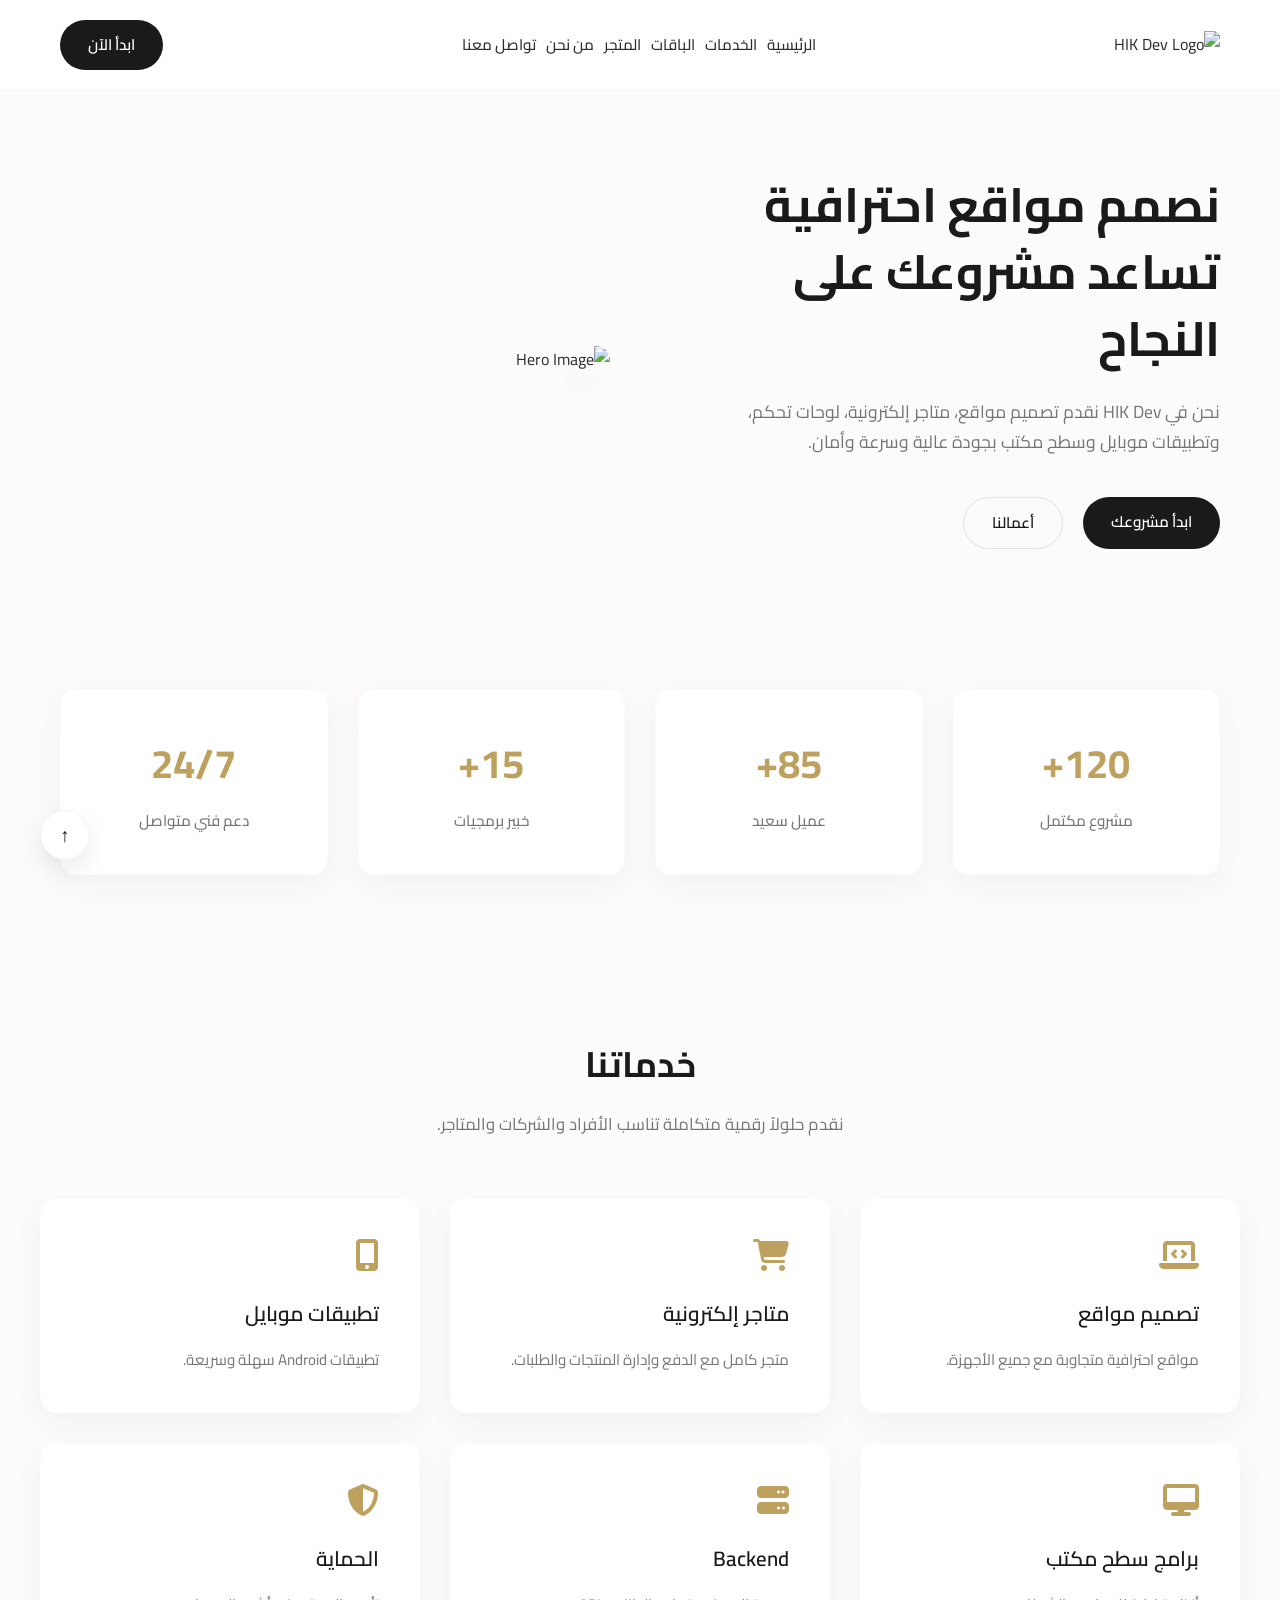
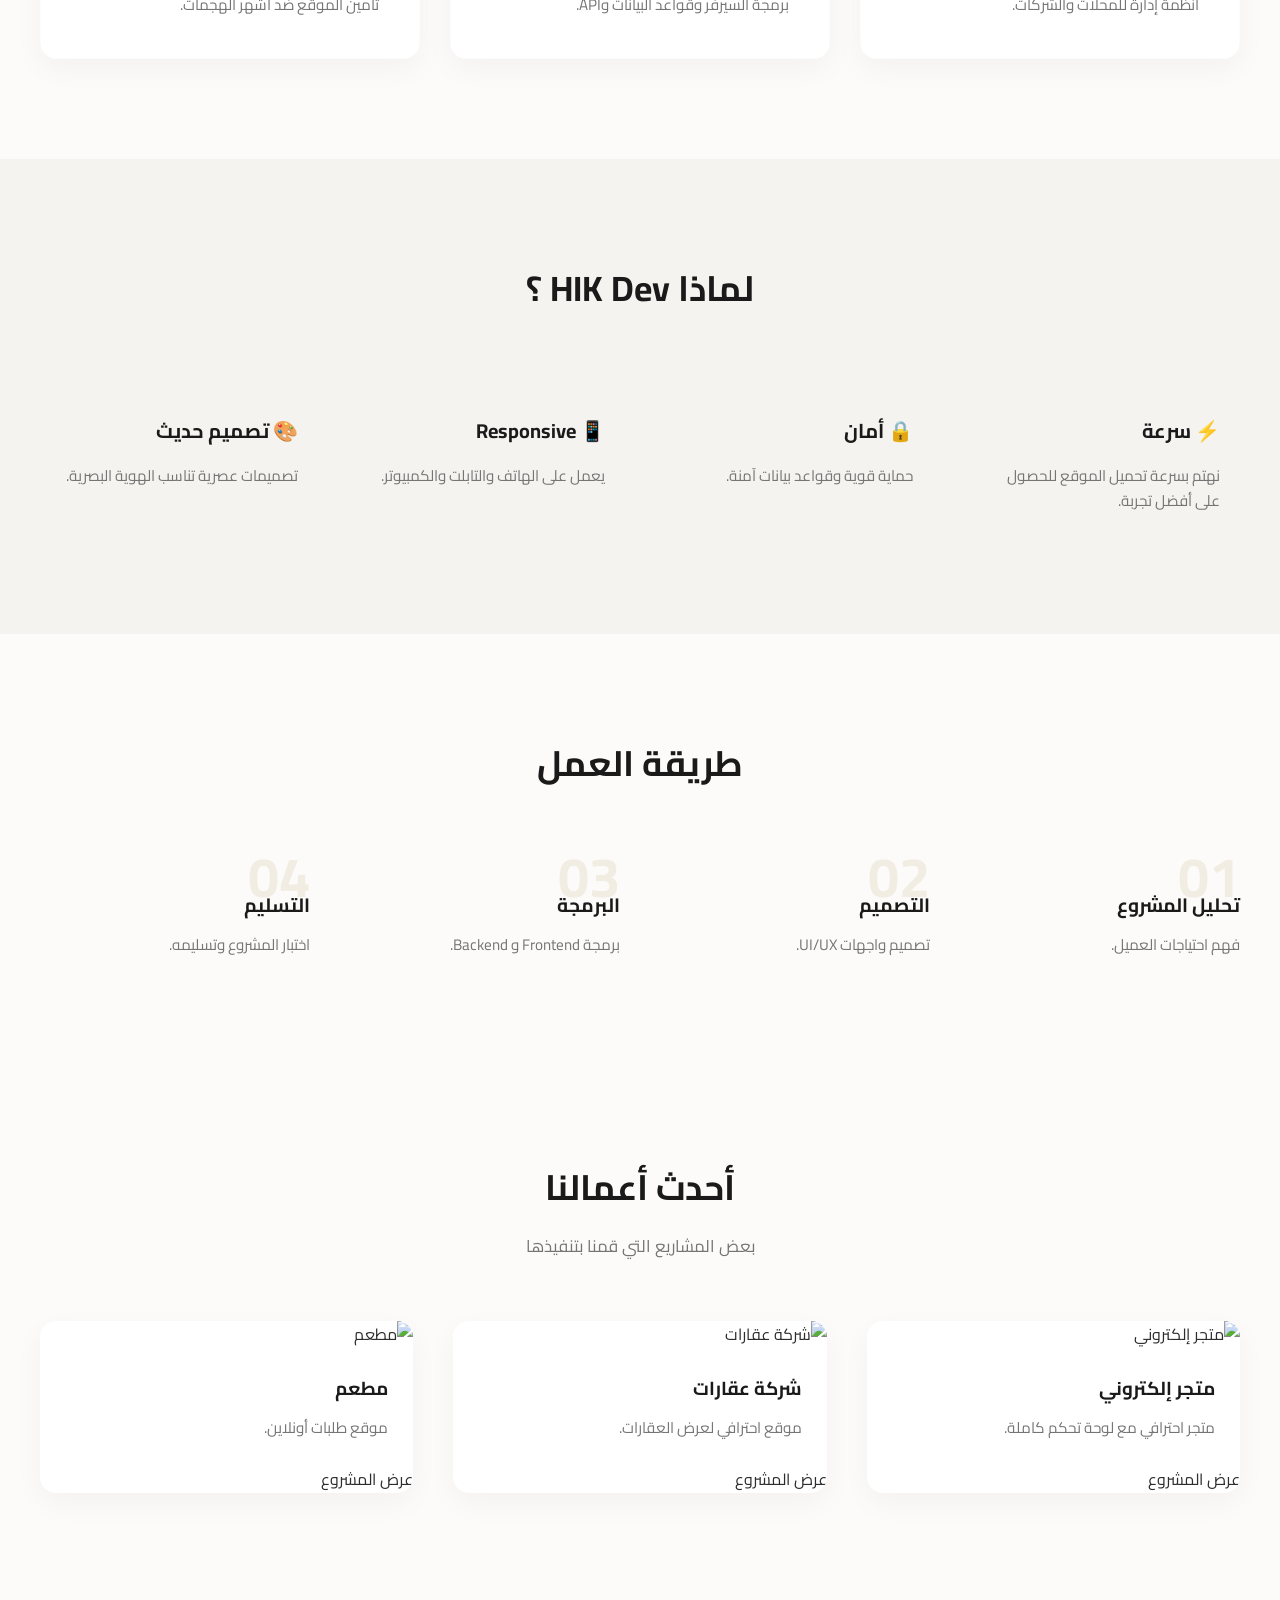
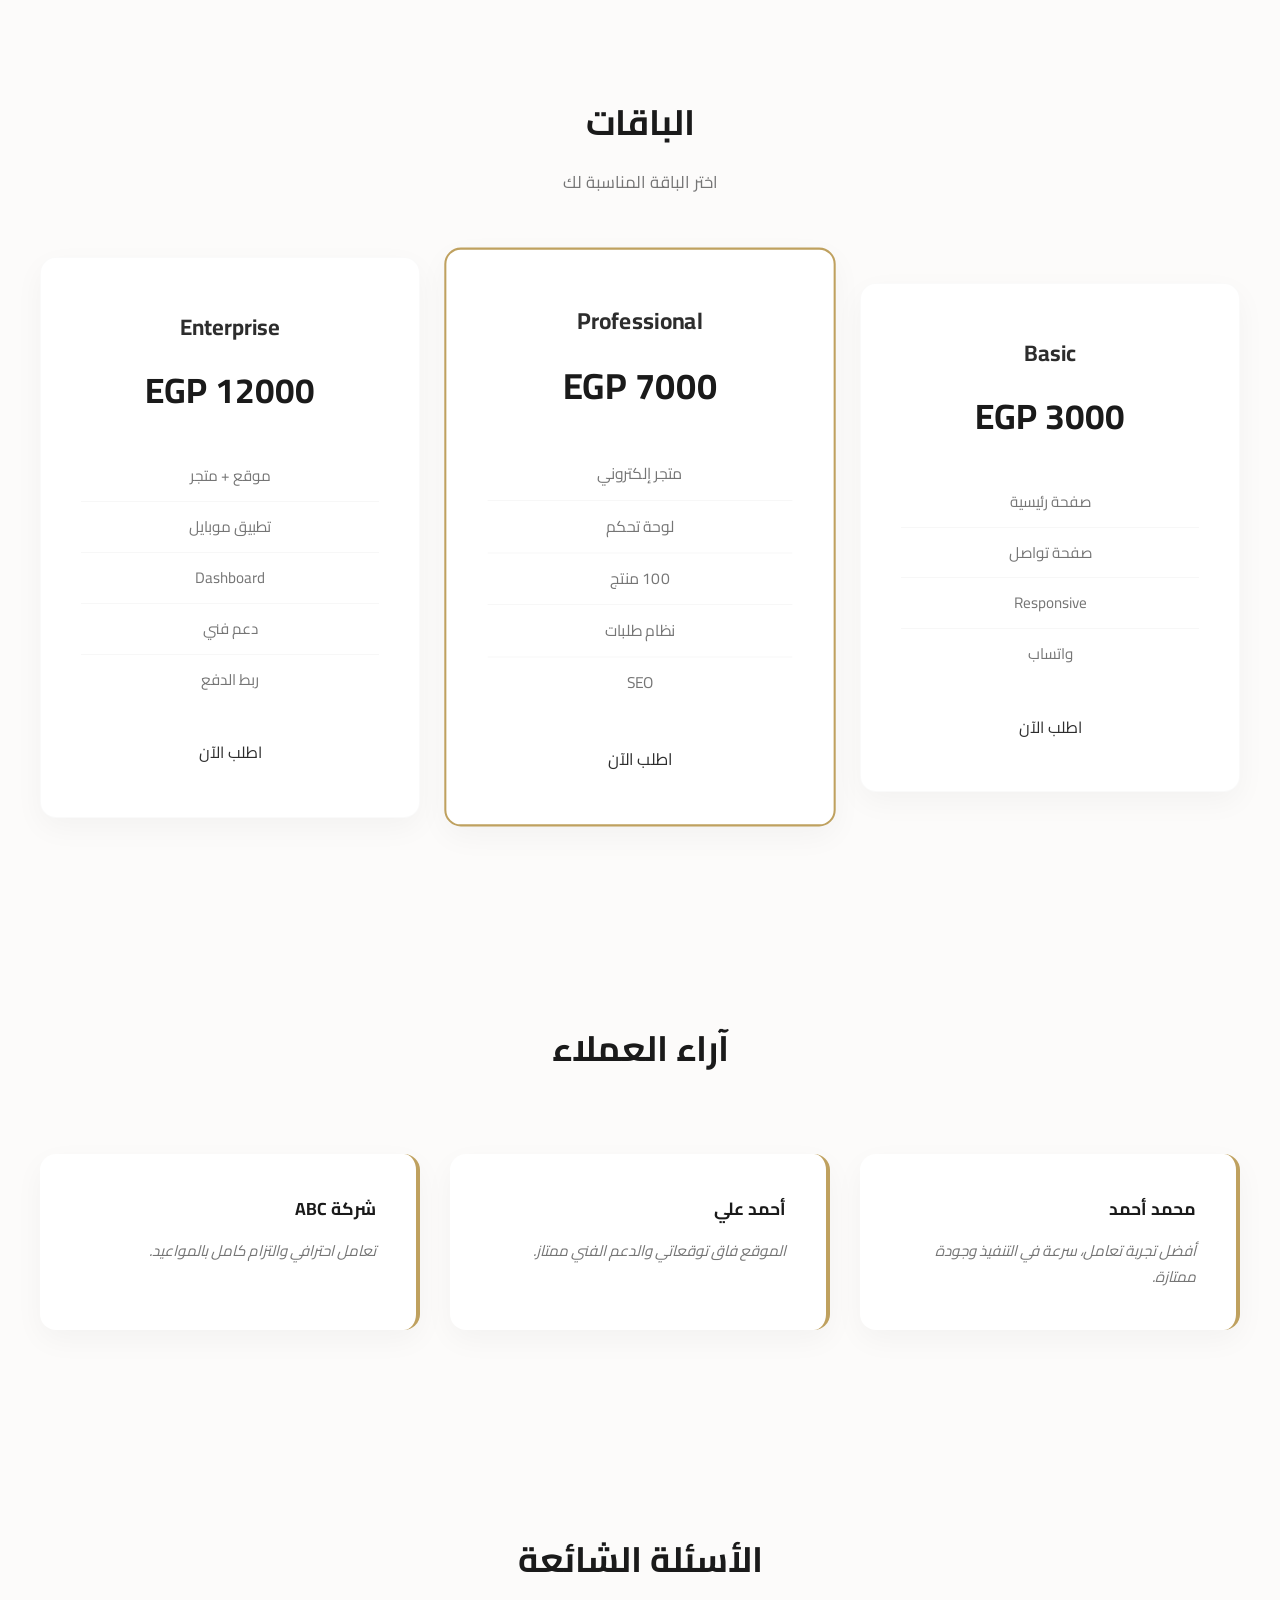
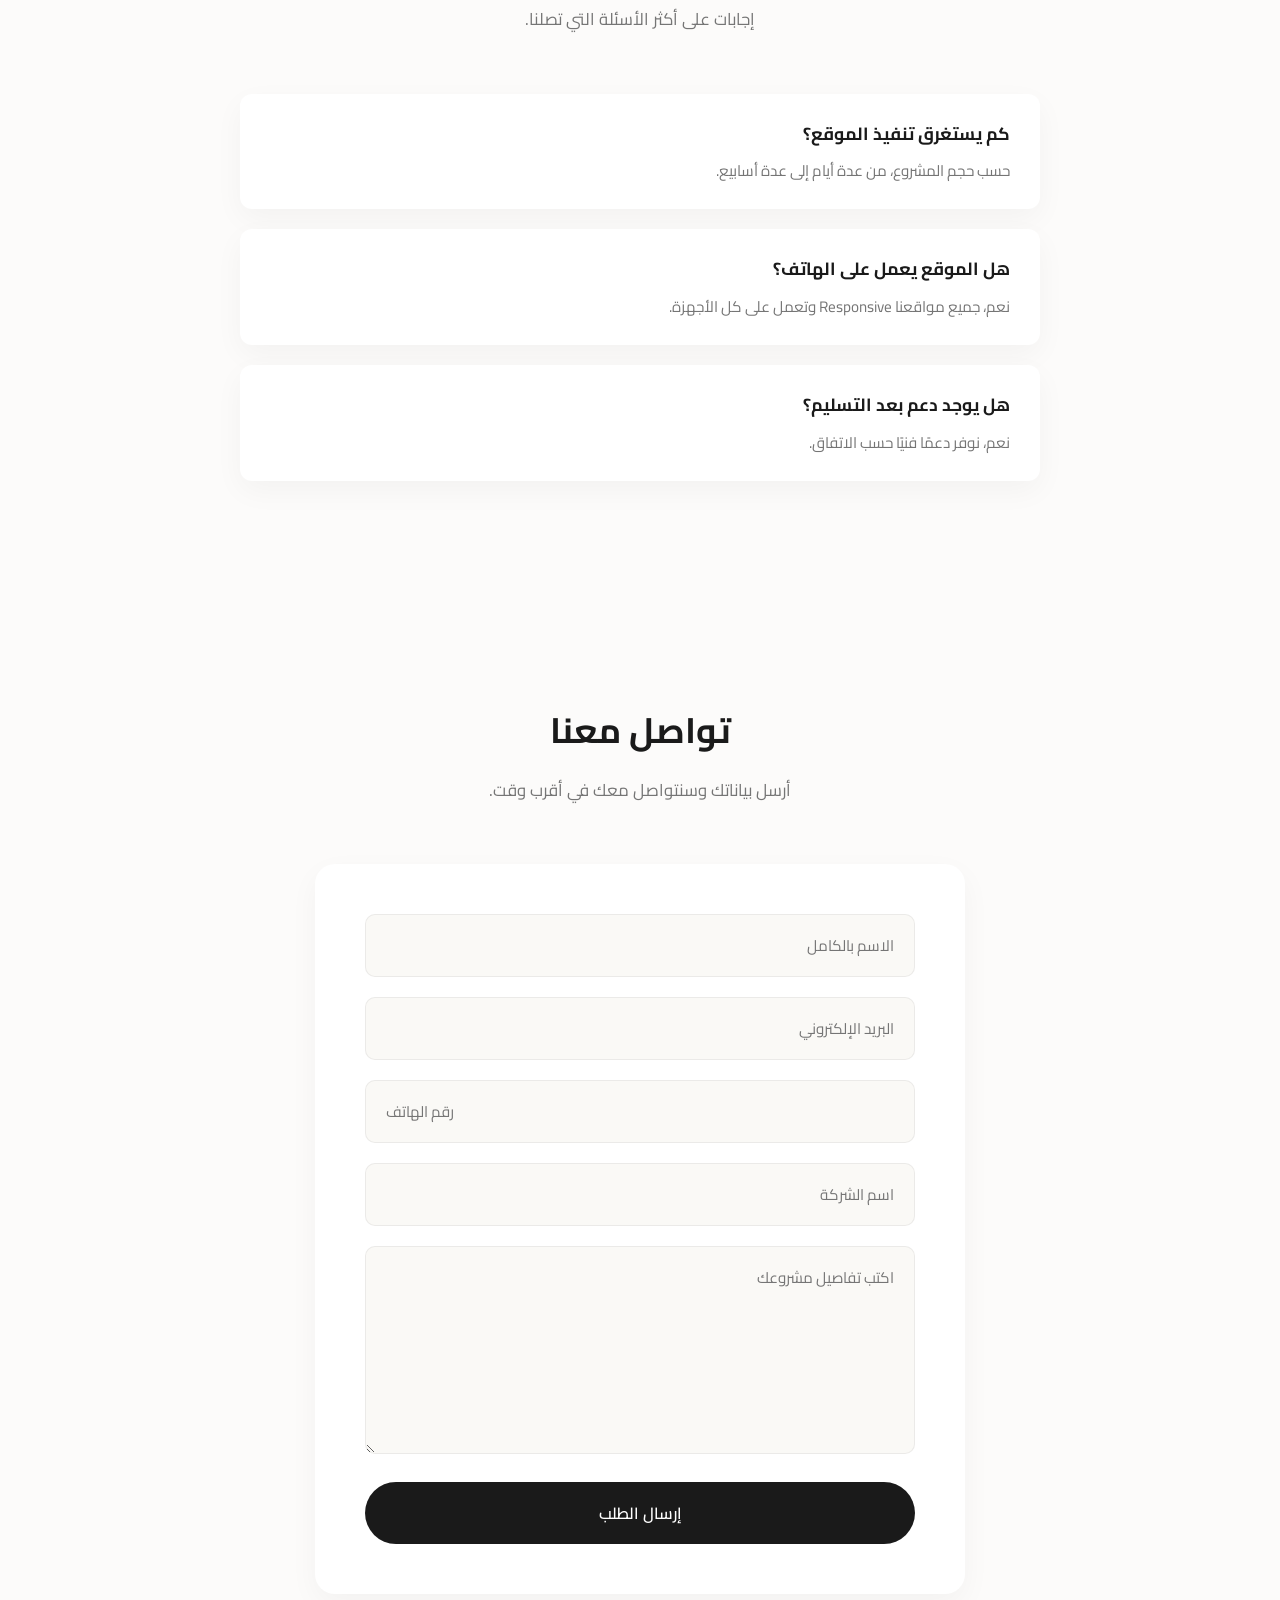
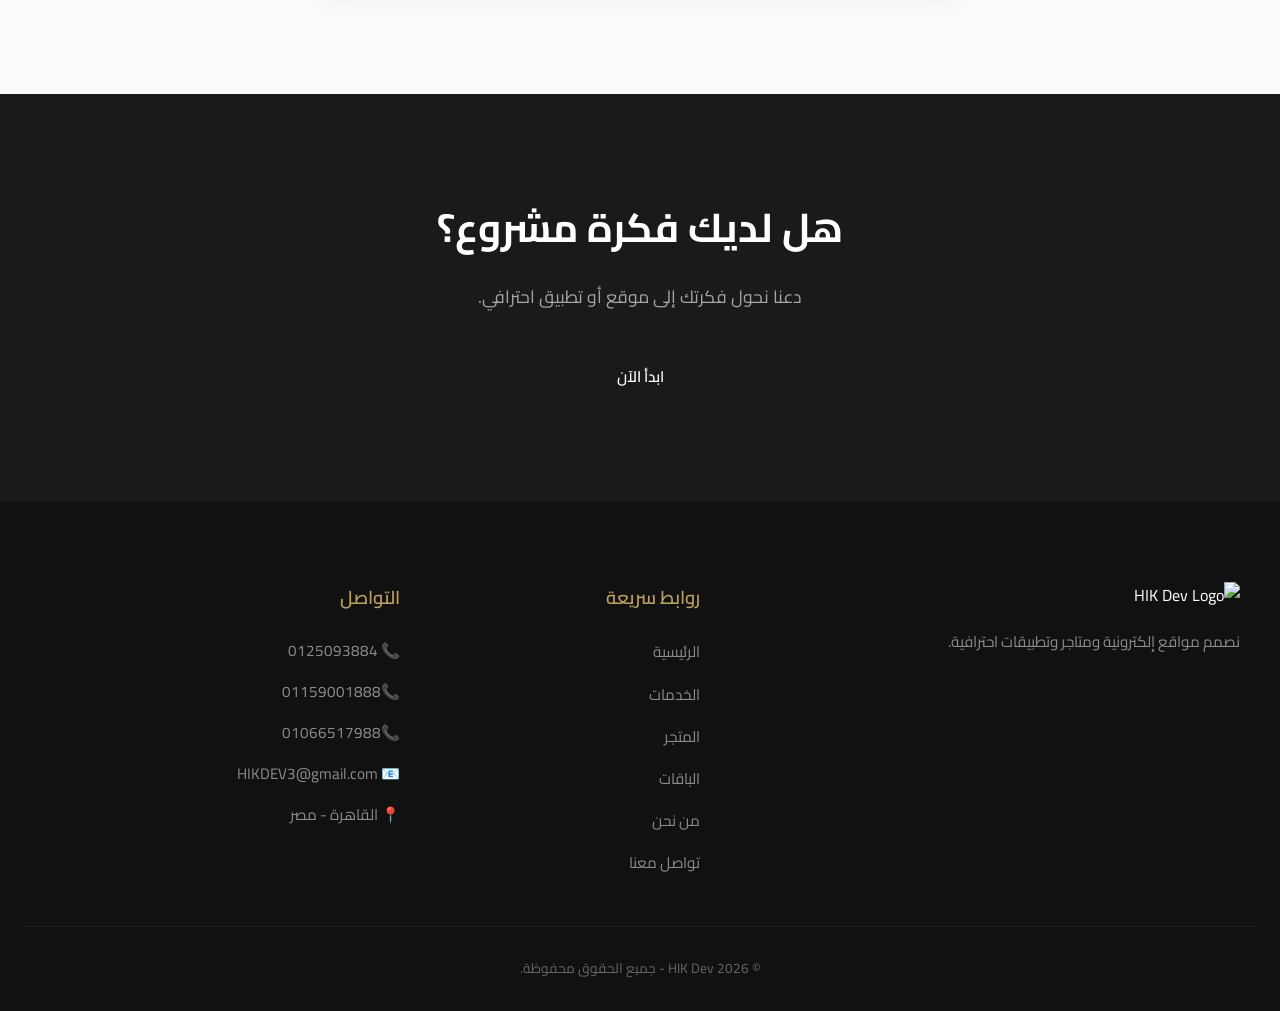
==== index.html @ 5a68e596 "Add files via upload" ====
<!DOCTYPE html>
<html lang="ar" dir="rtl">

<head>
    <link rel="stylesheet" href="https://cdnjs.cloudflare.com/ajax/libs/font-awesome/6.7.2/css/all.min.css">
    <meta charset="UTF-8">
    <meta name="viewport" content="width=device-width, initial-scale=1.0">

    <title>HIK Dev | Web Development</title>

    <meta name="description" content="HIK Dev - تصميم مواقع ومتاجر إلكترونية وتطبيقات احترافية">
    <meta name="keywords" content="HIK" Dev, تصميم مواقع, برمجة, متاجر إلكترونية">
    <meta name="author" content="HIK Dev">

    <link rel="stylesheet" href="style.css">
    <link rel="icon" href="favicon.ico">

    <script src="script.js" defer></script>
</head>

<body>

<header>
    <nav class="navbar">
        <div class="logo">
            <a href="index.html">
                <img src="images/logo.png" alt="HIK Dev Logo">
            </a>
        </div>

        <ul style="list-style: none; display: flex; gap: 10px;">
    <li><a href="index.html" class="nav-btn">الرئيسية</a></li>
    <li><a href="services.html" class="nav-btn">الخدمات</a></li>
    <li><a href="pricing.html" class="nav-btn">الباقات</a></li>
    <li><a href="store.html" class="nav-btn">المتجر</a></li>
    <li><a href="about.html" class="nav-btn">من نحن</a></li>
    <li><a href="cv.html" class="nav-btn">تواصل معنا</a></li>
</ul>


        <div>
            <a href="contact.html" class="btn">ابدأ الآن</a>
        </div>
    </nav>
</header>

<section class="hero">
    <div class="hero-content">
        <h1>
            نصمم مواقع احترافية تساعد مشروعك على النجاح
        </h1>
        <p>
            نحن في HIK Dev نقدم تصميم مواقع، متاجر إلكترونية، لوحات تحكم،
            وتطبيقات موبايل وسطح مكتب بجودة عالية وسرعة وأمان.
        </p>
        <div class="hero-buttons">
            <a href="contact.html" class="btn">ابدأ مشروعك</a>
            <a href="portfolio.html" class="btn">أعمالنا</a>
        </div>
    </div>

    <div class="hero-image">
        <img src="images/hero.png" alt="Hero Image">
    </div>
</section>

<!-- =========================
     Statistics Section
========================= -->
<section class="statistics">
    <div class="card">
        <h2>120+</h2>
        <p>مشروع مكتمل</p>
    </div>
    <div class="card">
        <h2>85+</h2>
        <p>عميل سعيد</p>
    </div>
    <div class="card">
        <h2>15+</h2>
        <p>خبير برمجيات</p>
    </div>
    <div class="card">
        <h2>24/7</h2>
        <p>دعم فني متواصل</p>
    </div>
</section>

<!-- =========================
     Services Section
========================= -->
<section class="services">
    <div class="section-title">
        <h2>خدماتنا</h2>
        <p>
            نقدم حلولاً رقمية متكاملة تناسب الأفراد والشركات والمتاجر.
        </p>
    </div>

    <div class="services-container">
        <div class="service-card">
            <i class="fa-solid fa-laptop-code"></i>
            <h3>تصميم مواقع</h3>
            <p>
                مواقع احترافية متجاوبة مع جميع الأجهزة.
            </p>
        </div>

        <div class="service-card">
            <i class="fa-solid fa-cart-shopping"></i>
            <h3>متاجر إلكترونية</h3>
            <p>
                متجر كامل مع الدفع وإدارة المنتجات والطلبات.
            </p>
        </div>

        <div class="service-card">
            <i class="fa-solid fa-mobile-screen-button"></i>
            <h3>تطبيقات موبايل</h3>
            <p>
                تطبيقات Android سهلة وسريعة.
            </p>
        </div>

        <div class="service-card">
            <i class="fa-solid fa-desktop"></i>
            <h3>برامج سطح مكتب</h3>
            <p>
                أنظمة إدارة للمحلات والشركات.
            </p>
        </div>

        <div class="service-card">
            <i class="fa-solid fa-server"></i>
            <h3>Backend</h3>
            <p>
                برمجة السيرفر وقواعد البيانات وAPI.
            </p>
        </div>

        <div class="service-card">
            <i class="fa-solid fa-shield-halved"></i>
            <h3>الحماية</h3>
            <p>
                تأمين الموقع ضد أشهر الهجمات.
            </p>
        </div>
    </div>
</section>

<!-- =========================
     Why Choose Us
========================= -->
<section class="why-us">
    <div class="section-title">
        <h2>لماذا HIK Dev ؟</h2>
    </div>

    <div class="why-container">
        <div class="why-box">
            <h3>⚡ سرعة</h3>
            <p>
                نهتم بسرعة تحميل الموقع للحصول على أفضل تجربة.
            </p>
        </div>

        <div class="why-box">
            <h3>🔒 أمان</h3>
            <p>
                حماية قوية وقواعد بيانات آمنة.
            </p>
        </div>

        <div class="why-box">
            <h3>📱 Responsive</h3>
            <p>
                يعمل على الهاتف والتابلت والكمبيوتر.
            </p>
        </div>

        <div class="why-box">
            <h3>🎨 تصميم حديث</h3>
            <p>
                تصميمات عصرية تناسب الهوية البصرية.
            </p>
        </div>
    </div>
</section>

<!-- =========================
     Work Process
========================= -->
<section class="process">
    <div class="section-title">
        <h2>طريقة العمل</h2>
    </div>

    <div class="process-container">
        <div class="step">
            <h1>01</h1>
            <h3>تحليل المشروع</h3>
            <p>فهم احتياجات العميل.</p>
        </div>

        <div class="step">
            <h1>02</h1>
            <h3>التصميم</h3>
            <p>تصميم واجهات UI/UX.</p>
        </div>

        <div class="step">
            <h1>03</h1>
            <h3>البرمجة</h3>
            <p>برمجة Frontend و Backend.</p>
        </div>

        <div class="step">
            <h1>04</h1>
            <h3>التسليم</h3>
            <p>اختبار المشروع وتسليمه.</p>
        </div>
    </div>
</section>

<!-- =========================
        Portfolio Section
========================== -->
<section class="portfolio">
    <div class="section-title">
        <h2>أحدث أعمالنا</h2>
        <p>
            بعض المشاريع التي قمنا بتنفيذها
        </p>
    </div>

    <div class="portfolio-container">
        <div class="project">
            <img src="images/project1.jpg" alt="متجر إلكتروني">
            <h3>متجر إلكتروني</h3>
            <p>
                متجر احترافي مع لوحة تحكم كاملة.
            </p>
            <a href="portfolio.html" class="btn-project">عرض المشروع</a>
        </div>

        <div class="project">
            <img src="images/project2.jpg" alt="شركة عقارات">
            <h3>شركة عقارات</h3>
            <p>
                موقع احترافي لعرض العقارات.
            </p>
            <a href="portfolio.html" class="btn-project">عرض المشروع</a>
        </div>

        <div class="project">
            <img src="images/project3.jpg" alt="مطعم">
            <h3>مطعم</h3>
            <p>
                موقع طلبات أونلاين.
            </p>
            <a href="portfolio.html" class="btn-project">عرض المشروع</a>
        </div>
    </div>
</section>

<!-- =========================
        Pricing Section
========================== -->
<section class="pricing">
    <div class="section-title">
        <h2>الباقات</h2>
        <p>
            اختر الباقة المناسبة لك
        </p>
    </div>

    <div class="pricing-container">
        <div class="price-card">
            <h2>Basic</h2>
            <h1>3000 EGP</h1>
            <ul>
                <li>صفحة رئيسية</li>
                <li>صفحة تواصل</li>
                <li>Responsive</li>
                <li>واتساب</li>
            </ul>
            <a href="contact.html" class="btn-price">اطلب الآن</a>
        </div>

        <div class="price-card popular">
            <h2>Professional</h2>
            <h1>7000 EGP</h1>
            <ul>
                <li>متجر إلكتروني</li>
                <li>لوحة تحكم</li>
                <li>100 منتج</li>
                <li>نظام طلبات</li>
                <li>SEO</li>
            </ul>
            <a href="contact.html" class="btn-price">اطلب الآن</a>
        </div>

        <div class="price-card">
            <h2>Enterprise</h2>
            <h1>12000 EGP</h1>
            <ul>
                <li>موقع + متجر</li>
                <li>تطبيق موبايل</li>
                <li>Dashboard</li>
                <li>دعم فني</li>
                <li>ربط الدفع</li>
            </ul>
            <a href="contact.html" class="btn-price">اطلب الآن</a>
        </div>
    </div>
</section>

<!-- =========================
        Testimonials
========================== -->
<section class="testimonials">
    <div class="section-title">
        <h2>آراء العملاء</h2>
    </div>

    <div class="testimonial-container">
        <div class="testimonial">
            <h3>محمد أحمد</h3>
            <p>
                أفضل تجربة تعامل، سرعة في التنفيذ وجودة ممتازة.
            </p>
        </div>

        <div class="testimonial">
            <h3>أحمد علي</h3>
            <p>
                الموقع فاق توقعاتي والدعم الفني ممتاز.
            </p>
        </div>

        <div class="testimonial">
            <h3>شركة ABC</h3>
            <p>
                تعامل احترافي والتزام كامل بالمواعيد.
            </p>
        </div>
    </div>
</section>

<!-- =========================
        FAQ Section
========================== -->
<section class="faq">
    <div class="section-title">
        <h2>الأسئلة الشائعة</h2>
        <p>إجابات على أكثر الأسئلة التي تصلنا.</p>
    </div>

    <div class="faq-container">
        <div class="faq-item">
            <h3>كم يستغرق تنفيذ الموقع؟</h3>
            <p>حسب حجم المشروع، من عدة أيام إلى عدة أسابيع.</p>
        </div>

        <div class="faq-item">
            <h3>هل الموقع يعمل على الهاتف؟</h3>
            <p>نعم، جميع مواقعنا Responsive وتعمل على كل الأجهزة.</p>
        </div>

        <div class="faq-item">
            <h3>هل يوجد دعم بعد التسليم؟</h3>
            <p>نعم، نوفر دعمًا فنيًا حسب الاتفاق.</p>
        </div>
    </div>
</section>

<!-- =========================
        Contact Section
========================== -->
<section class="contact">
    <div class="section-title">
        <h2>تواصل معنا</h2>
        <p>أرسل بياناتك وسنتواصل معك في أقرب وقت.</p>
    </div>

    <form action="#" method="POST">
        <input type="text" placeholder="الاسم بالكامل" required>
        <input type="email" placeholder="البريد الإلكتروني" required>
        <input type="tel" placeholder="رقم الهاتف">
        <input type="text" placeholder="اسم الشركة">
        <textarea rows="6" placeholder="اكتب تفاصيل مشروعك"></textarea>
        <button type="submit">إرسال الطلب</button>
    </form>
</section>

<!-- =========================
        CTA
========================== -->
<section class="cta">
    <h2>هل لديك فكرة مشروع؟</h2>
    <p>
        دعنا نحول فكرتك إلى موقع أو تطبيق احترافي.
    </p>
    <a href="contact.html" class="btn">ابدأ الآن</a>
</section>

<!-- =========================
        Footer
========================== -->
<footer>
    <div class="footer-container">
        <div>
            <div class="logo">
                <a href="index.html">
                    <img src="images/logo.png" alt="HIK Dev Logo">
                </a>
            </div>
            <p>
                نصمم مواقع إلكترونية ومتاجر وتطبيقات احترافية.
            </p>
        </div>

        <div>
            <h3>روابط سريعة</h3>
            <ul>
                <li><a href="index.html">الرئيسية</a></li>
                <li><a href="services.html">الخدمات</a></li>
                <li><a href="store.html">المتجر</a></li>
                <li><a href="pricing.html">الباقات</a></li>
                <li><a href="about.html">من نحن</a></li>
                <li><a href="contact.html">تواصل معنا</a></li>
            </ul>
        </div>

        <div>
            <h3>التواصل</h3>
            <p>📞 0125093884</p>
            <p>📞01159001888</p>
            <p>📞01066517988</p>
            <p>📧 HIKDEV3@gmail.com</p>
            <p>📍 القاهرة - مصر</p>
        </div>
    </div>

    <hr>

    <p class="copyright">
        © 2026 HIK Dev - جميع الحقوق محفوظة.
    </p>
</footer>

<!-- زر الرجوع لأعلى -->
<button id="topButton">
    ↑
</button>

</body>
</html>
---- style.css ----
/* ==========================================================================
   IK Dev - Premium Modern Stylesheet (2026)
   ========================================================================== */

/* استيراد خط تجاري أنيق يدعم العربية */
@import url('https://fonts.googleapis.com/css2?family=Cairo:wght@300;400;500;600;700&display=swap');

:root {
    /* لوحة ألوان فخمة وهادئة */
    --primary-color: #bfa15f;       /* ذهبي مطفي فاخر */
    --secondary-color: #1a1a1a;     /* أسود فحم عميق */
    --text-dark: #2d2d2d;           /* رمادي غامق للنصوص القابلة للقراءة */
    --text-muted: #757575;          /* رمادي ناعم للتفاصيل */
    --bg-light: #fcfbfa;            /* أوف وايت مريح جداً للعين */
    --bg-white: #ffffff;
    --card-shadow: 0 10px 30px rgba(0, 0, 0, 0.04); /* ظلال ناعمة جداً غير مزعجة */
    --hover-shadow: 0 20px 40px rgba(191, 161, 95, 0.1);
    --transition-smooth: all 0.4s cubic-bezier(0.16, 1, 0.3, 1); /* حركة انسيابية بريميوم */
}

/* إعدادات عامة ونظيفة */
* {
    margin: 0;
    padding: 0;
    box-sizing: border-box;
    font-family: 'Cairo', sans-serif;
    scroll-behavior: smooth;
}

body {
    background-color: var(--bg-light);
    color: var(--text-dark);
    line-height: 1.7;
    overflow-x: hidden;
}

a {
    text-decoration: none;
    color: inherit;
    transition: var(--transition-smooth);
}

ul {
    list-style: none;
}

img {
    max-width: 100%;
    height: auto;
}

/* ==========================================================================
   Navigation Bar (الهيدر الفاخر)
   ========================================================================== */
header {
    background-color: rgba(255, 255, 255, 0.85);
    backdrop-filter: blur(20px); /* تأثير الزجاج الضبابي الحديث */
    -webkit-backdrop-filter: blur(20px);
    position: sticky;
    top: 0;
    z-index: 1000;
    border-bottom: 1px solid rgba(0, 0, 0, 0.03);
}

.navbar {
    max-width: 1200px;
    margin: 0 auto;
    display: flex;
    justify-content: space-between;
    align-items: center;
    padding: 20px;
}

.logo img {
    height: 45px; /* حجم الشعار */
    object-fit: contain;
    transition: var(--transition-smooth);
}

.logo img:hover {
    transform: scale(1.02);
}

.navbar ul {
    display: flex;
    gap: 30px;
}

.navbar ul li a {
    font-weight: 500;
    font-size: 0.95rem;
    color: var(--text-dark);
    position: relative;
    padding: 5px 0;
}

/* خط تزييني ناعم أسفل الروابط عند التمرير */
.navbar ul li a::after {
    content: '';
    position: absolute;
    bottom: 0;
    right: 0;
    width: 0;
    height: 2px;
    background-color: var(--primary-color);
    transition: var(--transition-smooth);
}

.navbar ul li a:hover::after {
    width: 100%;
}

.navbar ul li a:hover {
    color: var(--primary-color);
}

/* الأزرار البريميوم */
.btn {
    display: inline-block;
    padding: 12px 28px;
    border-radius: 50px; /* زوايا دائرية بالكامل لأناقة أكبر */
    font-size: 0.95rem;
    font-weight: 600;
    cursor: pointer;
    transition: var(--transition-smooth);
    border: none;
    text-align: center;
}

/* زر "ابدأ الآن" الأساسي */
.navbar .btn, .hero-buttons .btn:first-child, .cta .btn {
    background-color: var(--secondary-color);
    color: #ffffff;
}

.navbar .btn:hover, .hero-buttons .btn:first-child:hover, .cta .btn:hover {
    background-color: var(--primary-color);
    transform: translateY(-3px);
    box-shadow: 0 10px 20px rgba(191, 161, 95, 0.2);
}

/* ==========================================================================
   Hero Section (الواجهة الرئيسية)
   ========================================================================== */
.hero {
    max-width: 1200px;
    margin: 0 auto;
    padding: 80px 20px;
    display: grid;
    grid-template-columns: 1fr 1fr;
    align-items: center;
    gap: 60px;
}

.hero-content h1 {
    font-size: 3rem;
    font-weight: 700;
    line-height: 1.4;
    color: var(--secondary-color);
    margin-bottom: 25px;
}

.hero-content p {
    font-size: 1.1rem;
    color: var(--text-muted);
    margin-bottom: 40px;
    max-width: 90%;
}

.hero-buttons {
    display: flex;
    gap: 20px;
}

/* زر أعمالنا الشفاف والأنيق */
.hero-buttons .btn:last-child {
    background-color: transparent;
    color: var(--secondary-color);
    border: 1px solid rgba(0, 0, 0, 0.1);
}

.hero-buttons .btn:last-child:hover {
    background-color: rgba(0, 0, 0, 0.02);
    border-color: var(--secondary-color);
    transform: translateY(-3px);
}

.hero-image img {
    border-radius: 20px;
    filter: drop-shadow(0 20px 40px rgba(0,0,0,0.06));
}

/* ==========================================================================
   Sections Common (العناوين المشتركة للبراند الكبير)
   ========================================================================== */
section {
    padding: 100px 20px;
}

.section-title {
    text-align: center;
    margin-bottom: 60px;
}

.section-title h2 {
    font-size: 2.2rem;
    color: var(--secondary-color);
    font-weight: 700;
    margin-bottom: 15px;
    position: relative;
    display: inline-block;
}

.section-title p {
    color: var(--text-muted);
    font-size: 1.05rem;
    max-width: 600px;
    margin: 0 auto;
}

/* ==========================================================================
   Statistics & Counters
   ========================================================================== */
.statistics, .counter {
    max-width: 1200px;
    margin: 0 auto;
    display: grid;
    grid-template-columns: repeat(auto-fit, minmax(220px, 1fr));
    gap: 30px;
    padding: 60px 20px;
}

.card, .counter-box {
    background-color: var(--bg-white);
    padding: 40px 30px;
    border-radius: 16px;
    text-align: center;
    box-shadow: var(--card-shadow);
    border: 1px solid rgba(0, 0, 0, 0.01);
    transition: var(--transition-smooth);
}

.card:hover, .counter-box:hover {
    transform: translateY(-5px);
    box-shadow: var(--hover-shadow);
}

.card h2, .counter-box h1 {
    font-size: 2.5rem;
    color: var(--primary-color);
    font-weight: 700;
    margin-bottom: 10px;
}

.card p, .counter-box p {
    color: var(--text-muted);
    font-weight: 500;
    font-size: 0.95rem;
}

/* ==========================================================================
   Services Section (الخدمات)
   ========================================================================== */
.services-container {
    max-width: 1200px;
    margin: 0 auto;
    display: grid;
    grid-template-columns: repeat(auto-fit, minmax(300px, 1fr));
    gap: 30px;
}

.service-card {
    background-color: var(--bg-white);
    padding: 40px;
    border-radius: 16px;
    box-shadow: var(--card-shadow);
    transition: var(--transition-smooth);
    border: 1px solid rgba(0, 0, 0, 0.01);
}

.service-card:hover {
    transform: translateY(-5px);
    box-shadow: var(--hover-shadow);
}

.service-card i {
    font-size: 2rem;
    color: var(--primary-color);
    margin-bottom: 25px;
    display: inline-block;
}

.service-card h3 {
    font-size: 1.3rem;
    color: var(--secondary-color);
    margin-bottom: 15px;
    font-weight: 600;
}

.service-card p {
    color: var(--text-muted);
    font-size: 0.95rem;
}

/* ==========================================================================
   Why Choose Us (لماذا نحن)
   ========================================================================== */
.why-us {
    background-color: #f5f3ef; /* خلفية أغمق قليلاً لكسر الملل */
}

.why-container {
    max-width: 1200px;
    margin: 0 auto;
    display: grid;
    grid-template-columns: repeat(auto-fit, minmax(250px, 1fr));
    gap: 30px;
}

.why-box {
    background: transparent;
    padding: 20px;
}

.why-box h3 {
    font-size: 1.25rem;
    color: var(--secondary-color);
    margin-bottom: 15px;
}

.why-box p {
    color: var(--text-muted);
    font-size: 0.95rem;
}

/* ==========================================================================
   Work Process (طريقة العمل الحرة والحديثة)
   ========================================================================== */
.process-container {
    max-width: 1200px;
    margin: 0 auto;
    display: grid;
    grid-template-columns: repeat(auto-fit, minmax(220px, 1fr));
    gap: 40px;
}

.step {
    position: relative;
    padding-top: 20px;
}

.step h1 {
    font-size: 3.5rem;
    font-weight: 700;
    color: rgba(191, 161, 95, 0.15); /* أرقام شفافة خلفية فخمة */
    position: absolute;
    top: -20px;
    right: 0;
    line-height: 1;
}

.step h3 {
    font-size: 1.2rem;
    color: var(--secondary-color);
    margin-bottom: 10px;
    position: relative;
    z-index: 1;
}

.step p {
    color: var(--text-muted);
    font-size: 0.95rem;
}

/* ==========================================================================
   Portfolio Section (أعمالنا)
   ========================================================================== */
.portfolio-container {
    max-width: 1200px;
    margin: 0 auto;
    display: grid;
    grid-template-columns: repeat(auto-fit, minmax(320px, 1fr));
    gap: 40px;
}

.project {
    background-color: var(--bg-white);
    border-radius: 16px;
    overflow: hidden;
    box-shadow: var(--card-shadow);
    transition: var(--transition-smooth);
}

.project:hover {
    transform: translateY(-8px);
    box-shadow: var(--hover-shadow);
}

.project img {
    width: 100%;
    height: 240px;
    object-fit: cover;
    transition: var(--transition-smooth);
}

.project:hover img {
    transform: scale(1.04);
}

.project h3 {
    padding: 25px 25px 10px;
    color: var(--secondary-color);
}

.project p {
    padding: 0 25px 25px;
    color: var(--text-muted);
    font-size: 0.95rem;
}

.project button {
    width: calc(100% - 50px);
    margin: 0 25px 25px;
    padding: 12px;
    background-color: transparent;
    border: 1px solid rgba(0, 0, 0, 0.08);
    border-radius: 30px;
    cursor: pointer;
    font-weight: 600;
    transition: var(--transition-smooth);
}

.project:hover button {
    background-color: var(--secondary-color);
    color: #ffffff;
    border-color: var(--secondary-color);
}

/* ==========================================================================
   Pricing Section (الباقات الفخمة)
   ========================================================================== */
.pricing-container {
    max-width: 1200px;
    margin: 0 auto;
    display: grid;
    grid-template-columns: repeat(auto-fit, minmax(300px, 1fr));
    gap: 30px;
    align-items: center;
}

.price-card {
    background-color: var(--bg-white);
    padding: 50px 40px;
    border-radius: 16px;
    box-shadow: var(--card-shadow);
    text-align: center;
    border: 1px solid rgba(0, 0, 0, 0.02);
    transition: var(--transition-smooth);
}

/* تمييز الباقة الأكثر طلباً بلمسة ذهبية راقية وبدون مبالغة */
.price-card.popular {
    border: 2px solid var(--primary-color);
    transform: scale(1.03);
    position: relative;
}

.price-card h2 {
    font-size: 1.4rem;
    color: var(--text-dark);
    margin-bottom: 15px;
}

.price-card h1 {
    font-size: 2.2rem;
    color: var(--secondary-color);
    margin-bottom: 30px;
    font-weight: 700;
}

.price-card ul {
    margin-bottom: 35px;
}

.price-card ul li {
    padding: 12px 0;
    color: var(--text-muted);
    border-bottom: 1px solid rgba(0, 0, 0, 0.03);
    font-size: 0.95rem;
}

.price-card ul li:last-child {
    border-bottom: none;
}

.price-card button {
    width: 100%;
    padding: 14px;
    border-radius: 50px;
    border: 1px solid rgba(0, 0, 0, 0.1);
    background-color: transparent;
    font-weight: 600;
    cursor: pointer;
    transition: var(--transition-smooth);
}

.price-card:hover button, .price-card.popular button {
    background-color: var(--secondary-color);
    color: #ffffff;
    border-color: var(--secondary-color);
}

.price-card.popular:hover button {
    background-color: var(--primary-color);
    border-color: var(--primary-color);
}

/* ==========================================================================
   Testimonials (آراء العملاء النظيفة)
   ========================================================================== */
.testimonial-container {
    max-width: 1200px;
    margin: 0 auto;
    display: grid;
    grid-template-columns: repeat(auto-fit, minmax(300px, 1fr));
    gap: 30px;
}

.testimonial {
    background-color: var(--bg-white);
    padding: 40px;
    border-radius: 16px;
    box-shadow: var(--card-shadow);
    border-right: 4px solid var(--primary-color); /* شريط جانبي يضيف فخامة للرأي */
}

.testimonial h3 {
    font-size: 1.1rem;
    color: var(--secondary-color);
    margin-bottom: 15px;
}

.testimonial p {
    color: var(--text-muted);
    font-size: 0.95rem;
    font-style: italic;
}

/* ==========================================================================
   FAQ Section (الأسئلة الشائعة)
   ========================================================================== */
.faq-container {
    max-width: 800px;
    margin: 0 auto;
}

.faq-item {
    background-color: var(--bg-white);
    padding: 25px 30px;
    border-radius: 12px;
    margin-bottom: 20px;
    box-shadow: var(--card-shadow);
}

.faq-item h3 {
    font-size: 1.1rem;
    color: var(--secondary-color);
    margin-bottom: 10px;
}

.faq-item p {
    color: var(--text-muted);
    font-size: 0.95rem;
}

/* ==========================================================================
   Contact Section (فورم التواصل الأنيق)
   ========================================================================== */
.contact form {
    max-width: 650px;
    margin: 0 auto;
    background-color: var(--bg-white);
    padding: 50px;
    border-radius: 20px;
    box-shadow: var(--card-shadow);
}

.contact form input, .contact form textarea {
    width: 100%;
    padding: 16px 20px;
    margin-bottom: 20px;
    border: 1px solid rgba(0, 0, 0, 0.06);
    background-color: #faf9f6;
    border-radius: 10px;
    font-size: 0.95rem;
    transition: var(--transition-smooth);
    outline: none;
}

.contact form input:focus, .contact form textarea:focus {
    border-color: var(--primary-color);
    background-color: #ffffff;
    box-shadow: 0 0 0 4px rgba(191, 161, 95, 0.05);
}

.contact form button {
    width: 100%;
    padding: 16px;
    background-color: var(--secondary-color);
    color: #ffffff;
    border: none;
    border-radius: 50px;
    font-size: 1rem;
    font-weight: 600;
    cursor: pointer;
    transition: var(--transition-smooth);
}

.contact form button:hover {
    background-color: var(--primary-color);
    box-shadow: 0 10px 20px rgba(191, 161, 95, 0.2);
}

/* ==========================================================================
   CTA Section (قسم تحفيز العميل الاستراتيجي)
   ========================================================================== */
.cta {
    background-color: var(--secondary-color);
    color: #ffffff;
    text-align: center;
    padding: 100px 20px;
}

.cta h2 {
    font-size: 2.5rem;
    margin-bottom: 20px;
    font-weight: 700;
}

.cta p {
    color: #a5a5a5;
    margin-bottom: 40px;
    font-size: 1.1rem;
}

/* ==========================================================================
   Footer (التذييل الفخم)
   ========================================================================== */
footer {
    background-color: #111111;
    color: #ffffff;
    padding: 80px 20px 30px;
}

.footer-container {
    max-width: 1200px;
    margin: 0 auto;
    display: grid;
    grid-template-columns: 2fr 1fr 1.5fr;
    gap: 60px;
    margin-bottom: 50px;
}

footer .logo img {
    margin-bottom: 20px;
}

footer p {
    color: #8c8c8c;
    font-size: 0.95rem;
}

footer h3 {
    font-size: 1.15rem;
    color: var(--primary-color);
    margin-bottom: 25px;
    font-weight: 600;
}

footer ul {
    display: flex;
    flex-direction: column;
    gap: 15px;
}

footer ul li a {
    color: #8c8c8c;
    font-size: 0.95rem;
}

footer ul li a:hover {
    color: var(--primary-color);
    padding-right: 5px; /* إزاحة خفيفة جمالية عند التمرير باللغة العربية */
}

footer div:last-child p {
    margin-bottom: 15px;
    display: flex;
    align-items: center;
    gap: 10px;
}

footer hr {
    border: none;
    border-top: 1px solid rgba(255, 255, 255, 0.05);
    margin-bottom: 30px;
}

.copyright {
    text-align: center;
    color: #666666 !important;
    font-size: 0.85rem;
}

/* ==========================================================================
   Back to top Button (زر الصعود للأعلى)
   ========================================================================== */
#topButton {
    position: fixed;
    bottom: 40px;
    left: 40px; /* بما أن الموقع RTL، يفضل وضعه في اليسار ليترك مساحة القراءة الحرة */
    width: 50px;
    height: 50px;
    background-color: var(--bg-white);
    color: var(--secondary-color);
    border: 1px solid rgba(0, 0, 0, 0.05);
    border-radius: 50%;
    font-size: 1.2rem;
    cursor: pointer;
    box-shadow: 0 10px 25px rgba(0,0,0,0.08);
    transition: var(--transition-smooth);
    display: flex;
    align-items: center;
    justify-content: center;
    z-index: 999;
}

#topButton:hover {
    background-color: var(--primary-color);
    color: #ffffff;
    transform: translateY(-5px);
    box-shadow: 0 10px 20px rgba(191, 161, 95, 0.3);
}

/* ==========================================================================
   Responsive Design (التوافق الفخم مع الهواتف الذكية والأجهزة اللوحية)
   ========================================================================== */
@media (max-width: 992px) {
    .hero {
        grid-template-columns: 1fr;
        text-align: center;
        padding: 40px 20px;
    }
    .hero-content p {
        margin: 0 auto 40px;
    }
    .hero-buttons {
        justify-content: center;
    }
    .footer-container {
        grid-template-columns: 1fr;
        gap: 40px;
    }
}

@media (max-width: 768px) {
    .navbar ul {
        display: none; /* يفضل عمل قائمة جانبية أو همبرغر بالـ JS لاحقاً */
    }
    .hero-content h1 {
        font-size: 2.2rem;
    }
    section {
        padding: 60px 20px;
    }
}
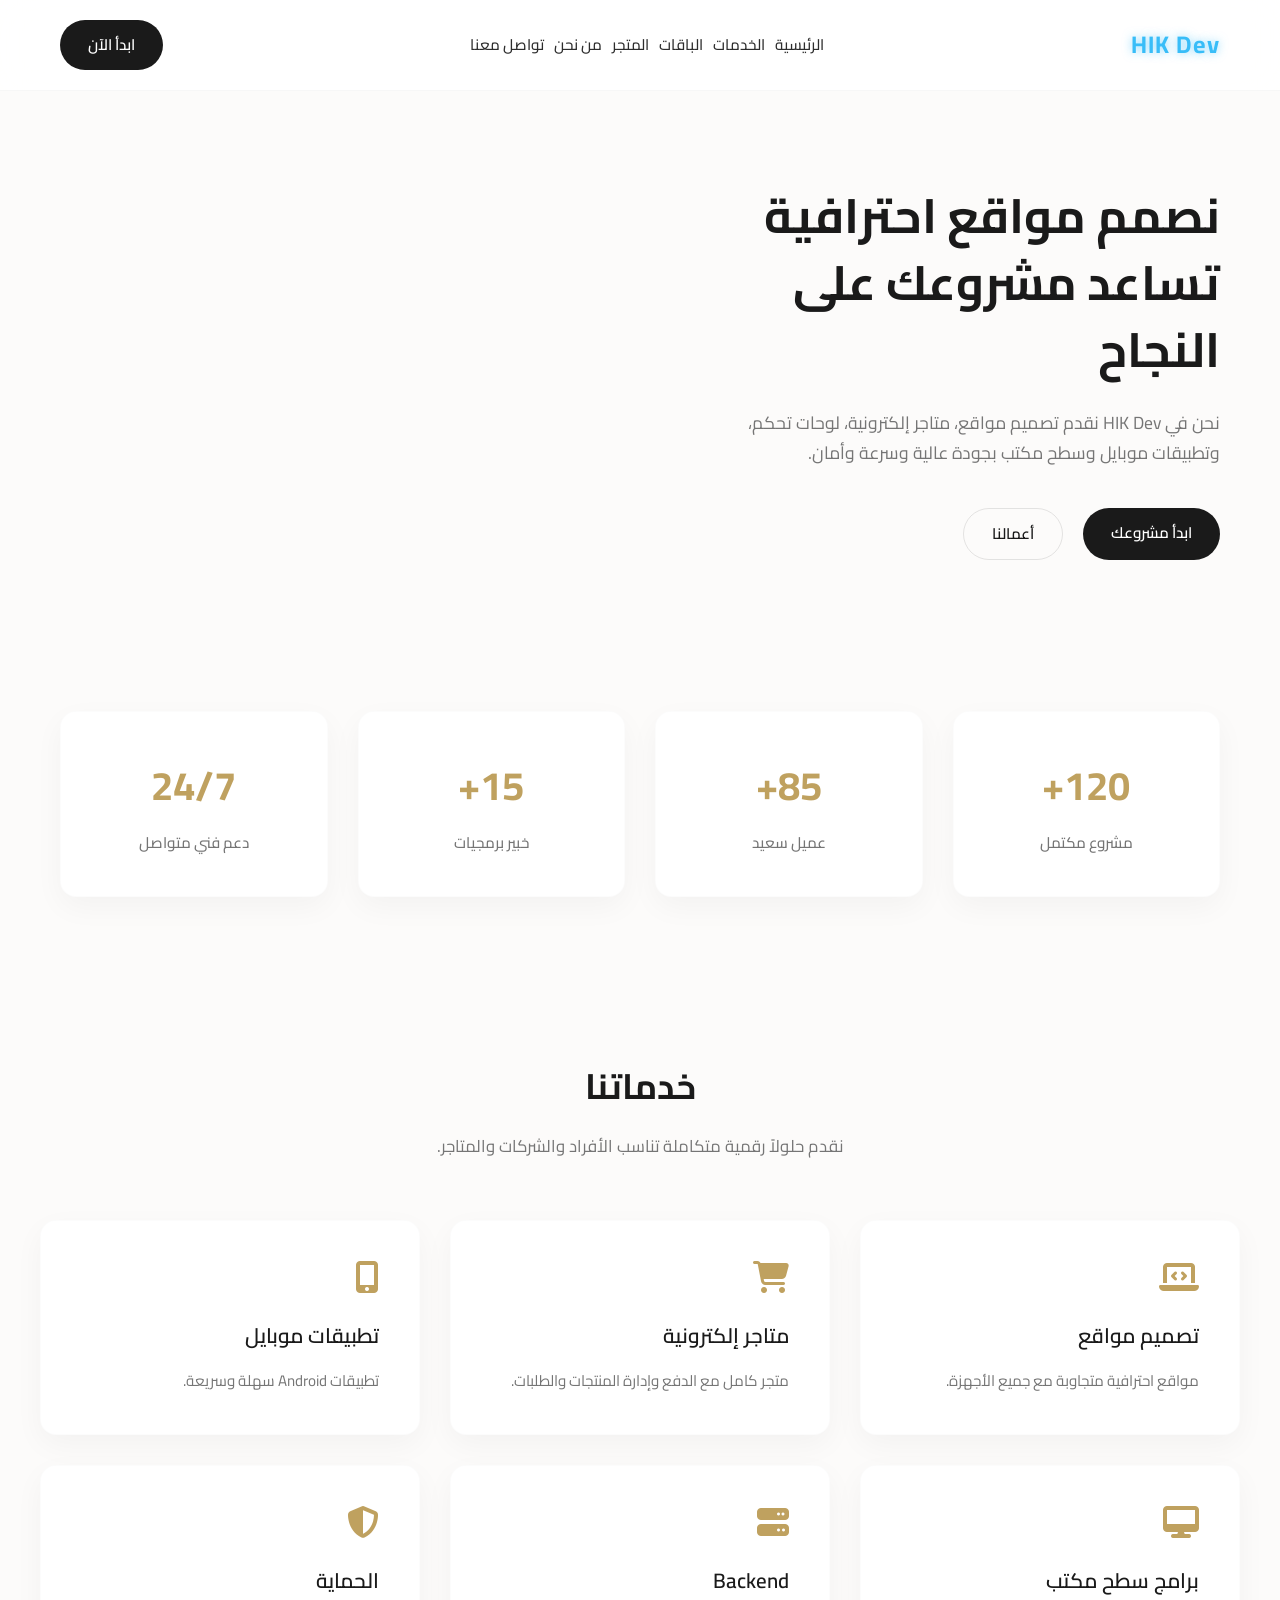
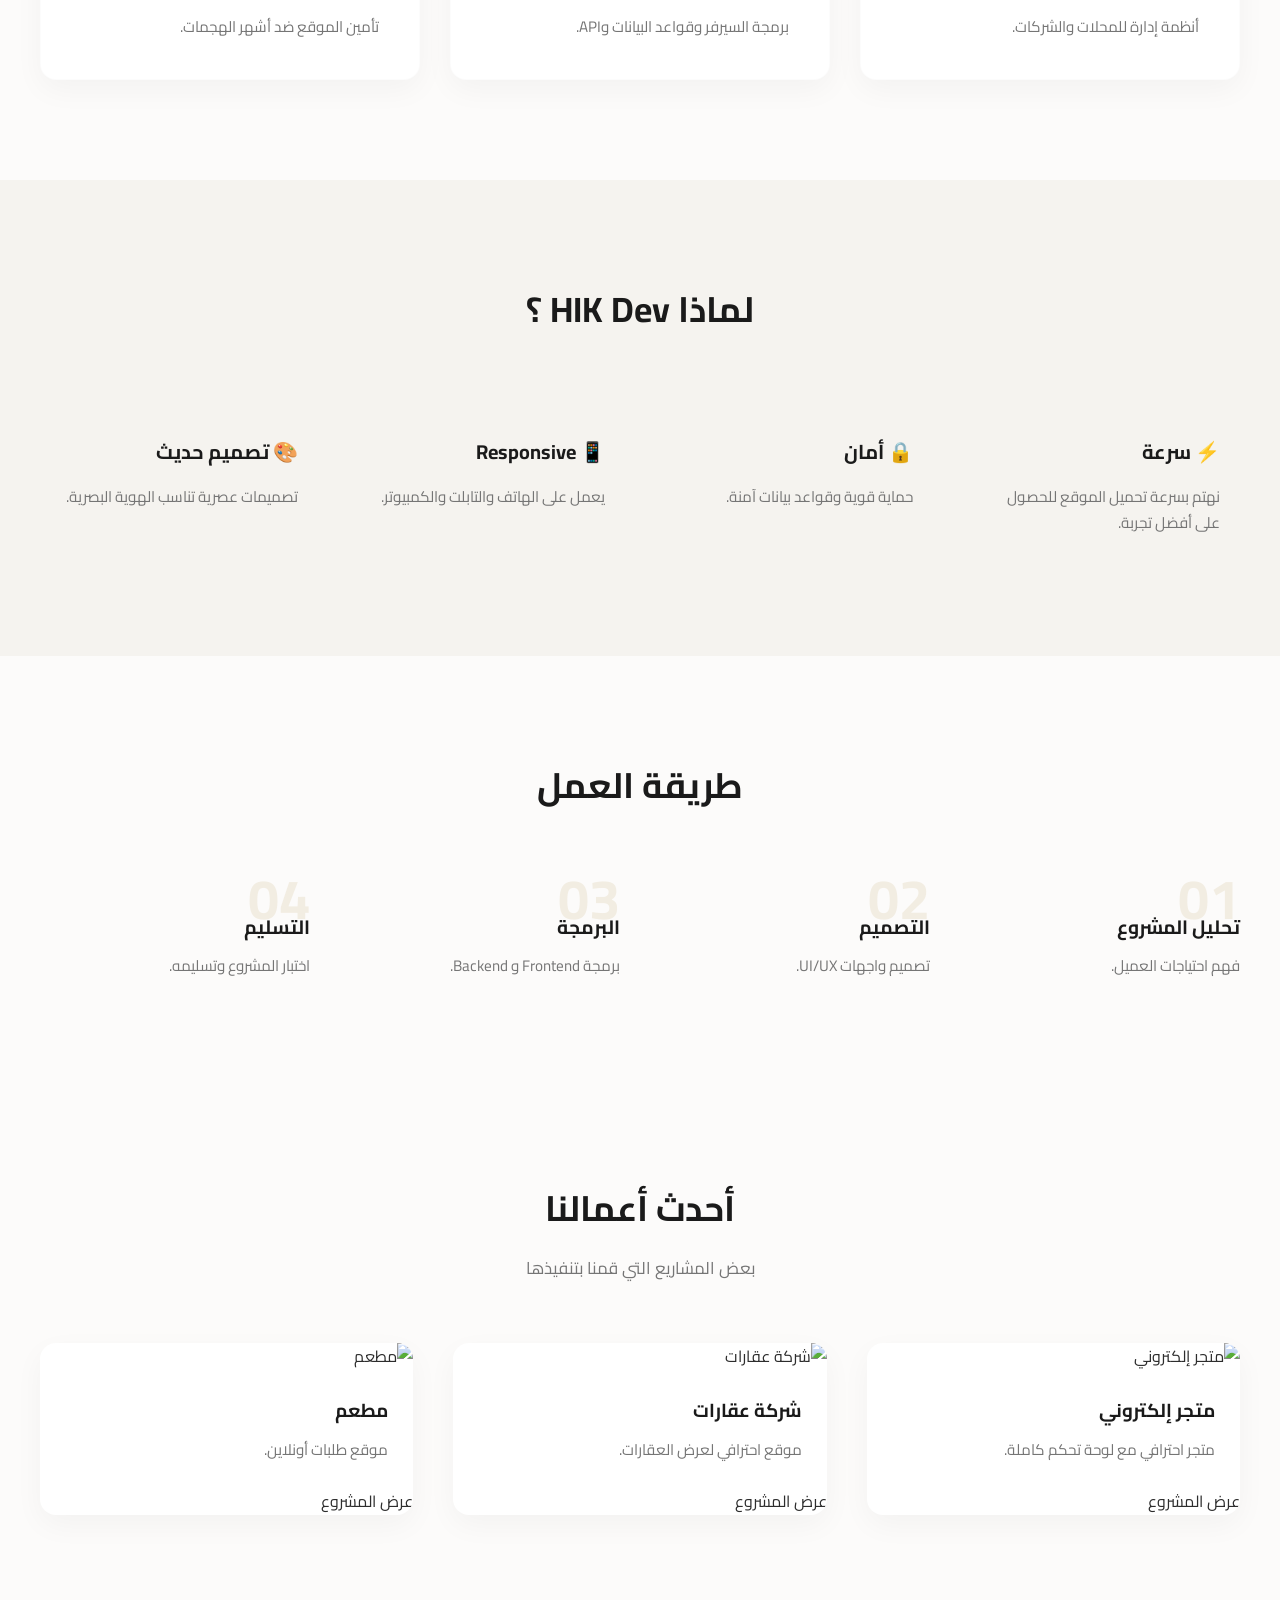
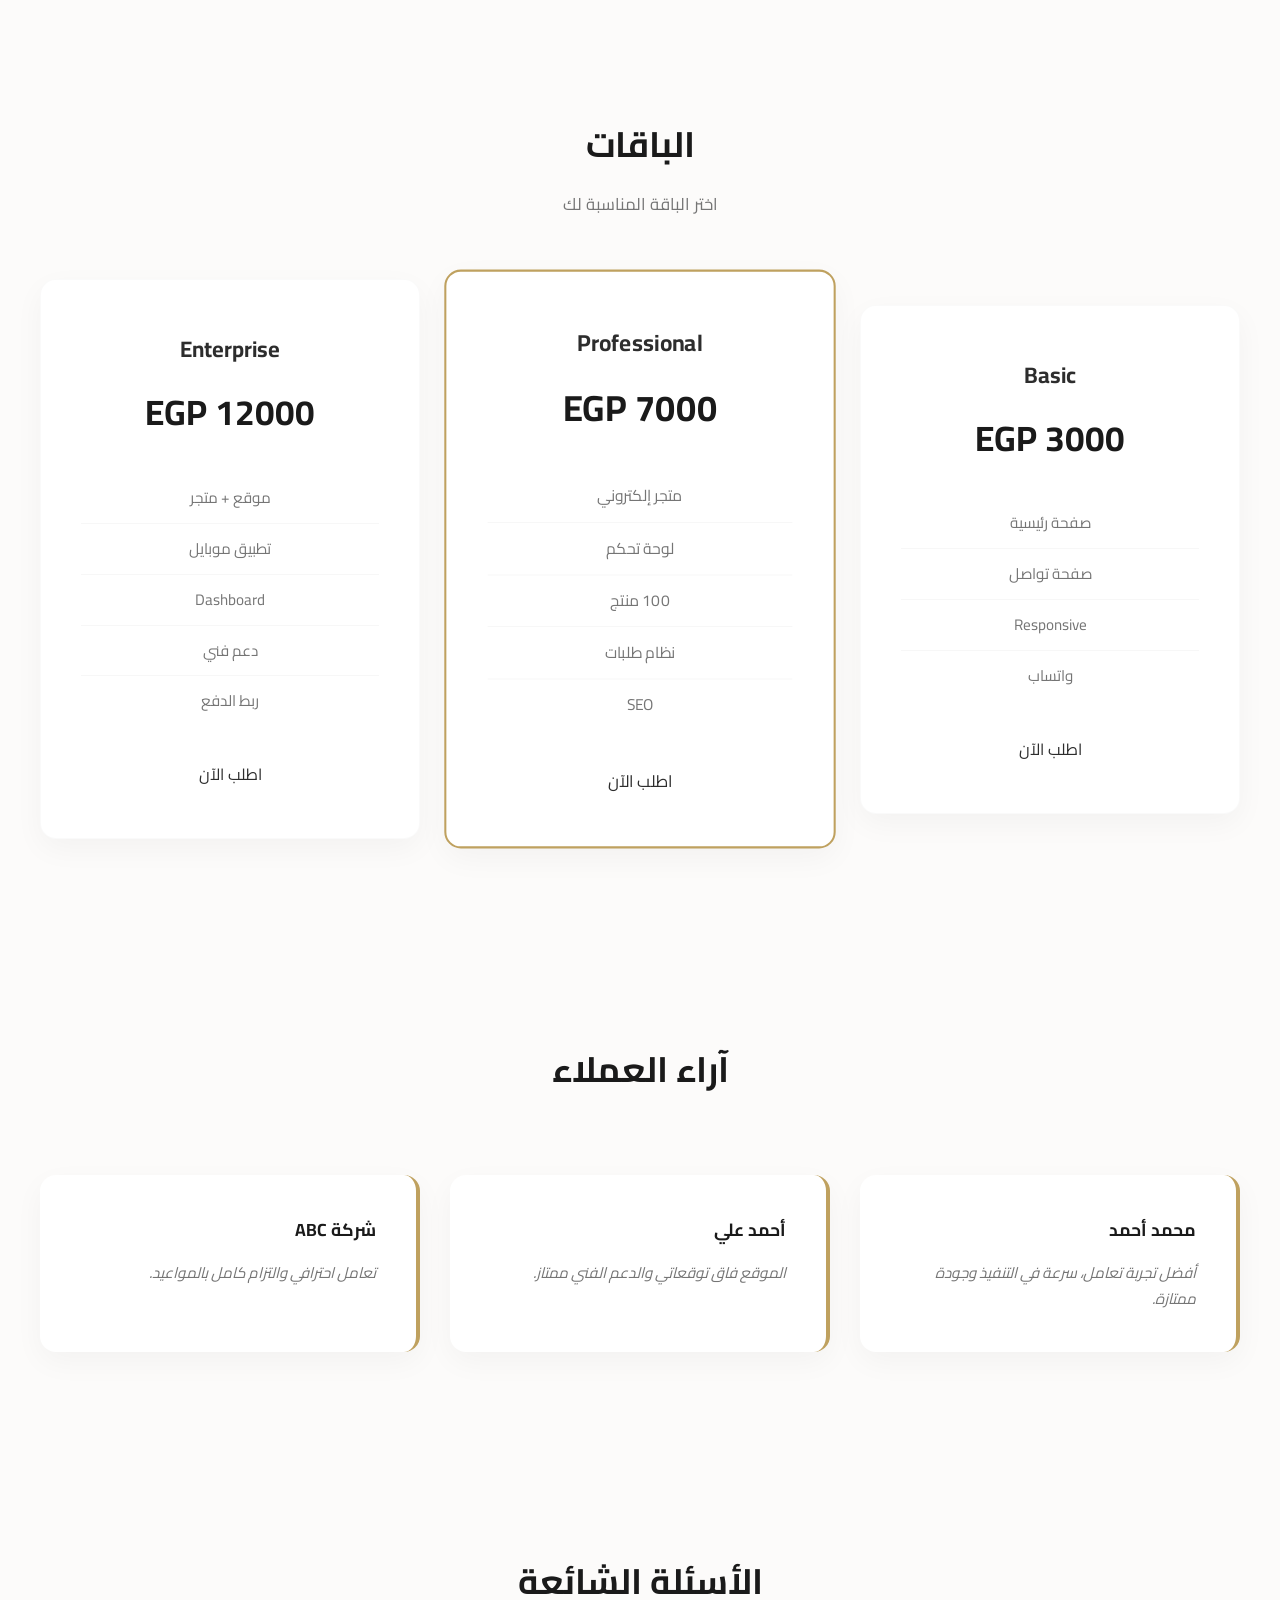
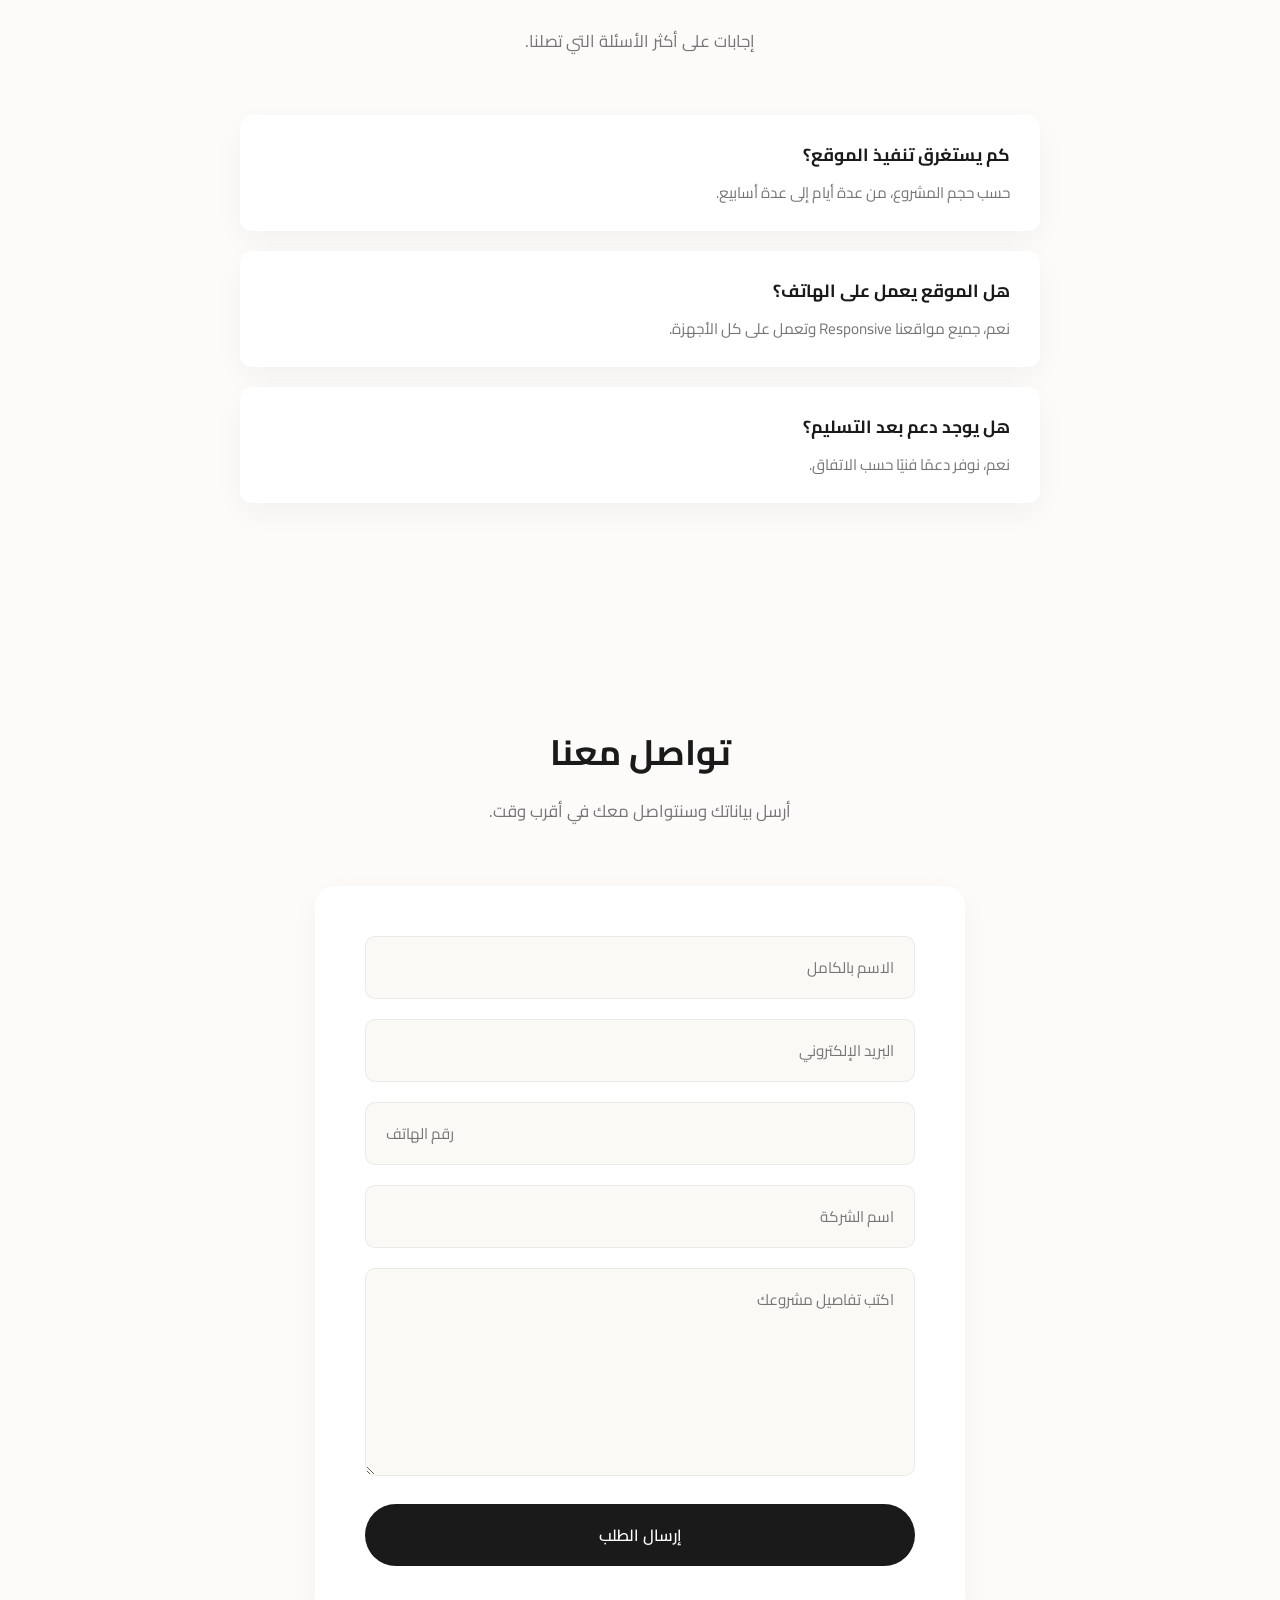
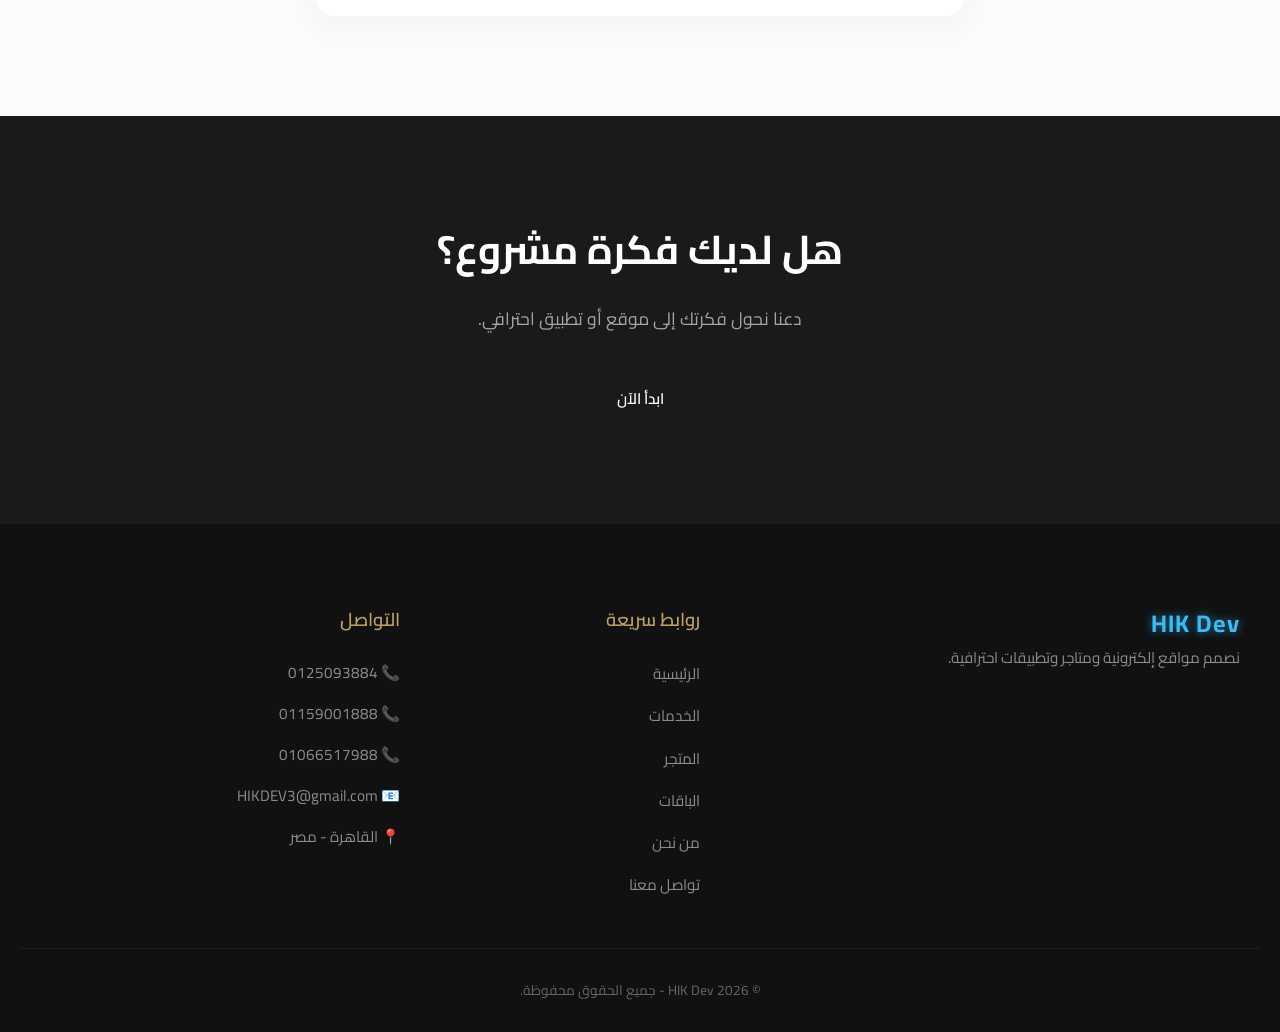
==== commit 12799d7a: "Add files via upload" ====
--- a/index.html
+++ b/index.html
@@ -9,13 +9,42 @@
     <title>HIK Dev | Web Development</title>
 
     <meta name="description" content="HIK Dev - تصميم مواقع ومتاجر إلكترونية وتطبيقات احترافية">
-    <meta name="keywords" content="HIK" Dev, تصميم مواقع, برمجة, متاجر إلكترونية">
+    <meta name="keywords" content="HIK Dev, تصميم مواقع, برمجة, متاجر إلكترونية">
     <meta name="author" content="HIK Dev">
+    <meta http-equiv="X-UA-Compatible" content="IE=edge">
 
     <link rel="stylesheet" href="style.css">
     <link rel="icon" href="favicon.ico">
 
+    <!-- استدعاء مكتبة Three.js لأنيميشن الـ 3D التفاعلي -->
+    <script src="https://cdnjs.cloudflare.com/ajax/libs/three.js/r128/three.min.js"></script>
     <script src="script.js" defer></script>
+
+    <style>
+        .hero-3d-container {
+            width: 100%;
+            height: 400px;
+            position: relative;
+            display: flex;
+            justify-content: center;
+            align-items: center;
+        }
+        #hero-canvas {
+            width: 100%;
+            height: 100%;
+            border-radius: 20px;
+            outline: none;
+        }
+        /* تصميم احتياطي فوري للوجو في حال لم يفتح مسار الصورة */
+        .logo-fallback {
+            font-size: 24px;
+            font-weight: bold;
+            color: #38bdf8;
+            text-shadow: 0 0 10px rgba(56, 189, 248, 0.6);
+            text-decoration: none;
+            letter-spacing: 1px;
+        }
+    </style>
 </head>
 
 <body>
@@ -24,22 +53,22 @@
     <nav class="navbar">
         <div class="logo">
             <a href="index.html">
-                <img src="images/logo.png" alt="HIK Dev Logo">
+                <!-- تم وضع دالة تصحيح تلقائي للصورة في حال اختلاف الامتداد -->
+                <img src="images/logo.png" alt="HIK Dev Logo" loading="lazy" onerror="this.onerror=null; this.src='images/logo.jpg'; this.onerror=function(){ this.replaceWith(Object.assign(document.createElement('a'), {href:'index.html', innerText:'HIK Dev', className:'logo-fallback'})); };">
             </a>
         </div>
 
         <ul style="list-style: none; display: flex; gap: 10px;">
-    <li><a href="index.html" class="nav-btn">الرئيسية</a></li>
-    <li><a href="services.html" class="nav-btn">الخدمات</a></li>
-    <li><a href="pricing.html" class="nav-btn">الباقات</a></li>
-    <li><a href="store.html" class="nav-btn">المتجر</a></li>
-    <li><a href="about.html" class="nav-btn">من نحن</a></li>
-    <li><a href="cv.html" class="nav-btn">تواصل معنا</a></li>
-</ul>
-
+            <li><a href="index.html" class="nav-btn">الرئيسية</a></li>
+            <li><a href="services.html" class="nav-btn">الخدمات</a></li>
+            <li><a href="pricing.html" class="nav-btn">الباقات</a></li>
+            <li><a href="store.html" class="nav-btn">المتجر</a></li>
+            <li><a href="about.html" class="nav-btn">من نحن</a></li>
+            <li><a href="cv.html" class="nav-btn">تواصل معنا</a></li>
+        </ul>
 
         <div>
-            <a href="contact.html" class="btn">ابدأ الآن</a>
+            <a href="store.html" class="btn">ابدأ الآن</a>
         </div>
     </nav>
 </header>
@@ -54,13 +83,16 @@
             وتطبيقات موبايل وسطح مكتب بجودة عالية وسرعة وأمان.
         </p>
         <div class="hero-buttons">
-            <a href="contact.html" class="btn">ابدأ مشروعك</a>
+            <a href="store.html" class="btn">ابدأ مشروعك</a>
             <a href="portfolio.html" class="btn">أعمالنا</a>
         </div>
     </div>
 
+    <!-- أنيميشن الـ 3D التفاعلي -->
     <div class="hero-image">
-        <img src="images/hero.png" alt="Hero Image">
+        <div class="hero-3d-container">
+            <canvas id="hero-canvas"></canvas>
+        </div>
     </div>
 </section>
 
@@ -101,49 +133,37 @@
         <div class="service-card">
             <i class="fa-solid fa-laptop-code"></i>
             <h3>تصميم مواقع</h3>
-            <p>
-                مواقع احترافية متجاوبة مع جميع الأجهزة.
-            </p>
+            <p>مواقع احترافية متجاوبة مع جميع الأجهزة.</p>
         </div>
 
         <div class="service-card">
             <i class="fa-solid fa-cart-shopping"></i>
             <h3>متاجر إلكترونية</h3>
-            <p>
-                متجر كامل مع الدفع وإدارة المنتجات والطلبات.
-            </p>
+            <p>متجر كامل مع الدفع وإدارة المنتجات والطلبات.</p>
         </div>
 
         <div class="service-card">
             <i class="fa-solid fa-mobile-screen-button"></i>
             <h3>تطبيقات موبايل</h3>
-            <p>
-                تطبيقات Android سهلة وسريعة.
-            </p>
+            <p>تطبيقات Android سهلة وسريعة.</p>
         </div>
 
         <div class="service-card">
             <i class="fa-solid fa-desktop"></i>
             <h3>برامج سطح مكتب</h3>
-            <p>
-                أنظمة إدارة للمحلات والشركات.
-            </p>
+            <p>أنظمة إدارة للمحلات والشركات.</p>
         </div>
 
         <div class="service-card">
             <i class="fa-solid fa-server"></i>
             <h3>Backend</h3>
-            <p>
-                برمجة السيرفر وقواعد البيانات وAPI.
-            </p>
+            <p>برمجة السيرفر وقواعد البيانات وAPI.</p>
         </div>
 
         <div class="service-card">
             <i class="fa-solid fa-shield-halved"></i>
             <h3>الحماية</h3>
-            <p>
-                تأمين الموقع ضد أشهر الهجمات.
-            </p>
+            <p>تأمين الموقع ضد أشهر الهجمات.</p>
         </div>
     </div>
 </section>
@@ -159,30 +179,22 @@
     <div class="why-container">
         <div class="why-box">
             <h3>⚡ سرعة</h3>
-            <p>
-                نهتم بسرعة تحميل الموقع للحصول على أفضل تجربة.
-            </p>
+            <p>نهتم بسرعة تحميل الموقع للحصول على أفضل تجربة.</p>
         </div>
 
         <div class="why-box">
             <h3>🔒 أمان</h3>
-            <p>
-                حماية قوية وقواعد بيانات آمنة.
-            </p>
+            <p>حماية قوية وقواعد بيانات آمنة.</p>
         </div>
 
         <div class="why-box">
             <h3>📱 Responsive</h3>
-            <p>
-                يعمل على الهاتف والتابلت والكمبيوتر.
-            </p>
+            <p>يعمل على الهاتف والتابلت والكمبيوتر.</p>
         </div>
 
         <div class="why-box">
             <h3>🎨 تصميم حديث</h3>
-            <p>
-                تصميمات عصرية تناسب الهوية البصرية.
-            </p>
+            <p>تصميمات عصرية تناسب الهوية البصرية.</p>
         </div>
     </div>
 </section>
@@ -228,36 +240,28 @@
 <section class="portfolio">
     <div class="section-title">
         <h2>أحدث أعمالنا</h2>
-        <p>
-            بعض المشاريع التي قمنا بتنفيذها
-        </p>
+        <p>بعض المشاريع التي قمنا بتنفيذها</p>
     </div>
 
     <div class="portfolio-container">
         <div class="project">
-            <img src="images/project1.jpg" alt="متجر إلكتروني">
+            <img src="images/project1.jpg" alt="متجر إلكتروني" loading="lazy">
             <h3>متجر إلكتروني</h3>
-            <p>
-                متجر احترافي مع لوحة تحكم كاملة.
-            </p>
+            <p>متجر احترافي مع لوحة تحكم كاملة.</p>
             <a href="portfolio.html" class="btn-project">عرض المشروع</a>
         </div>
 
         <div class="project">
-            <img src="images/project2.jpg" alt="شركة عقارات">
+            <img src="images/project2.jpg" alt="شركة عقارات" loading="lazy">
             <h3>شركة عقارات</h3>
-            <p>
-                موقع احترافي لعرض العقارات.
-            </p>
+            <p>موقع احترافي لعرض العقارات.</p>
             <a href="portfolio.html" class="btn-project">عرض المشروع</a>
         </div>
 
         <div class="project">
-            <img src="images/project3.jpg" alt="مطعم">
+            <img src="images/project3.jpg" alt="مطعم" loading="lazy">
             <h3>مطعم</h3>
-            <p>
-                موقع طلبات أونلاين.
-            </p>
+            <p>موقع طلبات أونلاين.</p>
             <a href="portfolio.html" class="btn-project">عرض المشروع</a>
         </div>
     </div>
@@ -269,9 +273,7 @@
 <section class="pricing">
     <div class="section-title">
         <h2>الباقات</h2>
-        <p>
-            اختر الباقة المناسبة لك
-        </p>
+        <p>اختر الباقة المناسبة لك</p>
     </div>
 
     <div class="pricing-container">
@@ -284,7 +286,7 @@
                 <li>Responsive</li>
                 <li>واتساب</li>
             </ul>
-            <a href="contact.html" class="btn-price">اطلب الآن</a>
+            <a href="store.html" class="btn-price">اطلب الآن</a>
         </div>
 
         <div class="price-card popular">
@@ -297,7 +299,7 @@
                 <li>نظام طلبات</li>
                 <li>SEO</li>
             </ul>
-            <a href="contact.html" class="btn-price">اطلب الآن</a>
+            <a href="store.html" class="btn-price">اطلب الآن</a>
         </div>
 
         <div class="price-card">
@@ -310,7 +312,7 @@
                 <li>دعم فني</li>
                 <li>ربط الدفع</li>
             </ul>
-            <a href="contact.html" class="btn-price">اطلب الآن</a>
+            <a href="store.html" class="btn-price">اطلب الآن</a>
         </div>
     </div>
 </section>
@@ -326,23 +328,17 @@
     <div class="testimonial-container">
         <div class="testimonial">
             <h3>محمد أحمد</h3>
-            <p>
-                أفضل تجربة تعامل، سرعة في التنفيذ وجودة ممتازة.
-            </p>
+            <p>أفضل تجربة تعامل، سرعة في التنفيذ وجودة ممتازة.</p>
         </div>
 
         <div class="testimonial">
             <h3>أحمد علي</h3>
-            <p>
-                الموقع فاق توقعاتي والدعم الفني ممتاز.
-            </p>
+            <p>الموقع فاق توقعاتي والدعم الفني ممتاز.</p>
         </div>
 
         <div class="testimonial">
             <h3>شركة ABC</h3>
-            <p>
-                تعامل احترافي والتزام كامل بالمواعيد.
-            </p>
+            <p>تعامل احترافي والتزام كامل بالمواعيد.</p>
         </div>
     </div>
 </section>
@@ -398,10 +394,8 @@
 ========================== -->
 <section class="cta">
     <h2>هل لديك فكرة مشروع؟</h2>
-    <p>
-        دعنا نحول فكرتك إلى موقع أو تطبيق احترافي.
-    </p>
-    <a href="contact.html" class="btn">ابدأ الآن</a>
+    <p>دعنا نحول فكرتك إلى موقع أو تطبيق احترافي.</p>
+    <a href="store.html" class="btn">ابدأ الآن</a>
 </section>
 
 <!-- =========================
@@ -412,12 +406,10 @@
         <div>
             <div class="logo">
                 <a href="index.html">
-                    <img src="images/logo.png" alt="HIK Dev Logo">
+                    <img src="images/logo.png" alt="HIK Dev Logo" loading="lazy" onerror="this.onerror=null; this.src='images/logo.jpg'; this.onerror=function(){ this.replaceWith(Object.assign(document.createElement('a'), {href:'index.html', innerText:'HIK Dev', className:'logo-fallback'})); };">
                 </a>
             </div>
-            <p>
-                نصمم مواقع إلكترونية ومتاجر وتطبيقات احترافية.
-            </p>
+            <p>نصمم مواقع إلكترونية ومتاجر وتطبيقات احترافية.</p>
         </div>
 
         <div>
@@ -435,8 +427,8 @@
         <div>
             <h3>التواصل</h3>
             <p>📞 0125093884</p>
-            <p>📞01159001888</p>
-            <p>📞01066517988</p>
+            <p>📞 01159001888</p>
+            <p>📞 01066517988</p>
             <p>📧 HIKDEV3@gmail.com</p>
             <p>📍 القاهرة - مصر</p>
         </div>
@@ -450,9 +442,82 @@
 </footer>
 
 <!-- زر الرجوع لأعلى -->
-<button id="topButton">
+<button id="topButton" title="الرجوع للأعلى" style="display: none; position: fixed; bottom: 20px; left: 20px; z-index: 999; background: #38bdf8; color: #000; border: none; padding: 10px 15px; border-radius: 50%; font-size: 18px; cursor: pointer; box-shadow: 0 4px 10px rgba(0,0,0,0.3);">
     ↑
 </button>
 
+<script>
+    // --- برمجة زر الصعود للأعلى ---
+    const topButton = document.getElementById("topButton");
+
+    window.onscroll = function () {
+        if (document.body.scrollTop > 300 || document.documentElement.scrollTop > 300) {
+            topButton.style.display = "block";
+        } else {
+            topButton.style.display = "none";
+        }
+    };
+
+    topButton.onclick = function () {
+        window.scrollTo({
+            top: 0,
+            behavior: "smooth"
+        });
+    };
+
+    // --- أنيميشن الـ 3D التفاعلي ---
+    const canvas = document.getElementById('hero-canvas');
+    const scene = new THREE.Scene();
+    const camera = new THREE.PerspectiveCamera(75, canvas.clientWidth / canvas.clientHeight, 0.1, 1000);
+    const renderer = new THREE.WebGLRenderer({ canvas: canvas, alpha: true, antialias: true });
+
+    renderer.setSize(canvas.clientWidth, canvas.clientHeight);
+    renderer.setPixelRatio(window.devicePixelRatio);
+
+    const geometry = new THREE.BoxGeometry(2.2, 2.2, 2.2);
+    const material = new THREE.MeshStandardMaterial({ 
+        color: 0x38bdf8, 
+        wireframe: true,
+        roughness: 0.2,
+        metalness: 0.8
+    });
+    const cube = new THREE.Mesh(geometry, material);
+    scene.add(cube);
+
+    const ambientLight = new THREE.AmbientLight(0xffffff, 1);
+    scene.add(ambientLight);
+
+    const pointLight = new THREE.PointLight(0xfbbf24, 2);
+    pointLight.position.set(5, 5, 5);
+    scene.add(pointLight);
+
+    camera.position.z = 5;
+
+    let mouseX = 0;
+    let mouseY = 0;
+
+    document.addEventListener('mousemove', (event) => {
+        mouseX = (event.clientX / window.innerWidth) - 0.5;
+        mouseY = (event.clientY / window.innerHeight) - 0.5;
+    });
+
+    function animate() {
+        requestAnimationFrame(animate);
+        cube.rotation.x += 0.005 + (mouseY * 0.5);
+        cube.rotation.y += 0.007 + (mouseX * 0.5);
+        renderer.render(scene, camera);
+    }
+
+    animate();
+
+    window.addEventListener('resize', () => {
+        const width = canvas.parentElement.clientWidth;
+        const height = canvas.parentElement.clientHeight;
+        camera.aspect = width / height;
+        camera.updateProjectionMatrix();
+        renderer.setSize(width, height);
+    });
+</script>
+
 </body>
-</html>+</html>
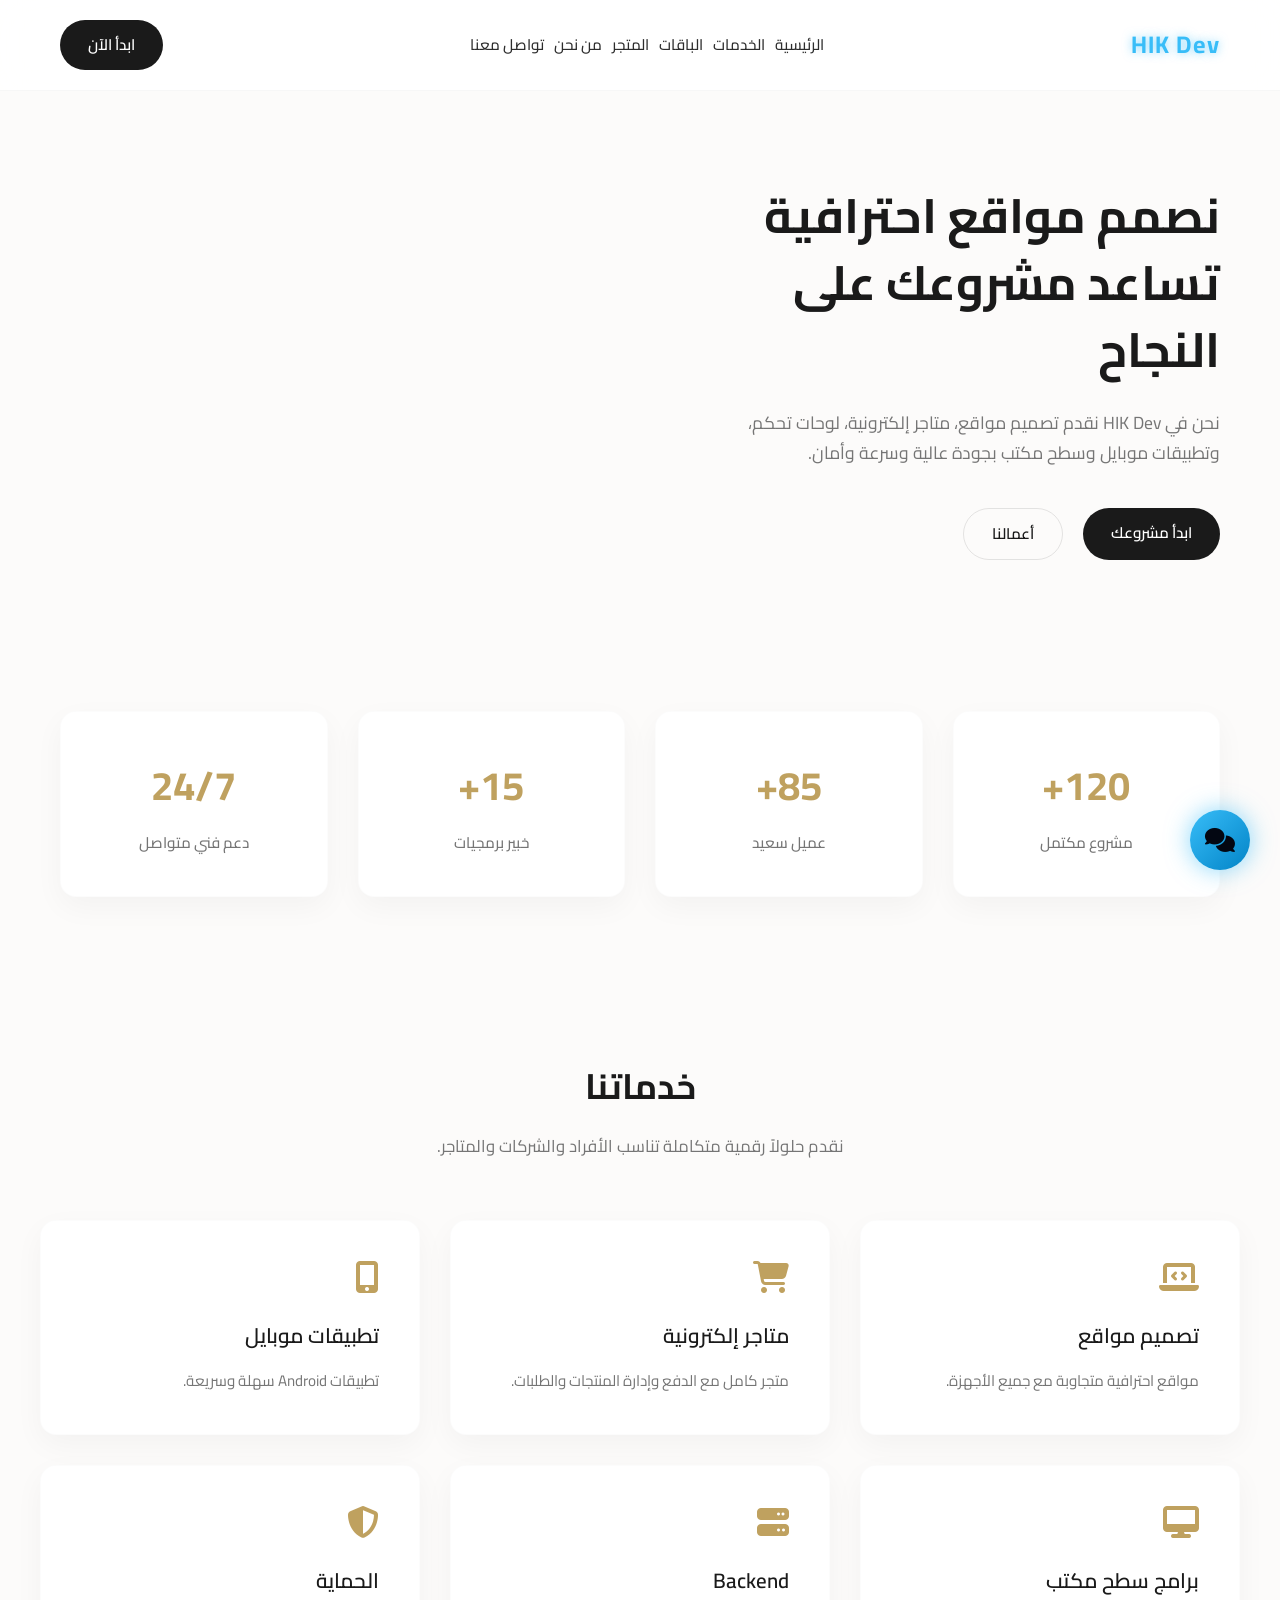
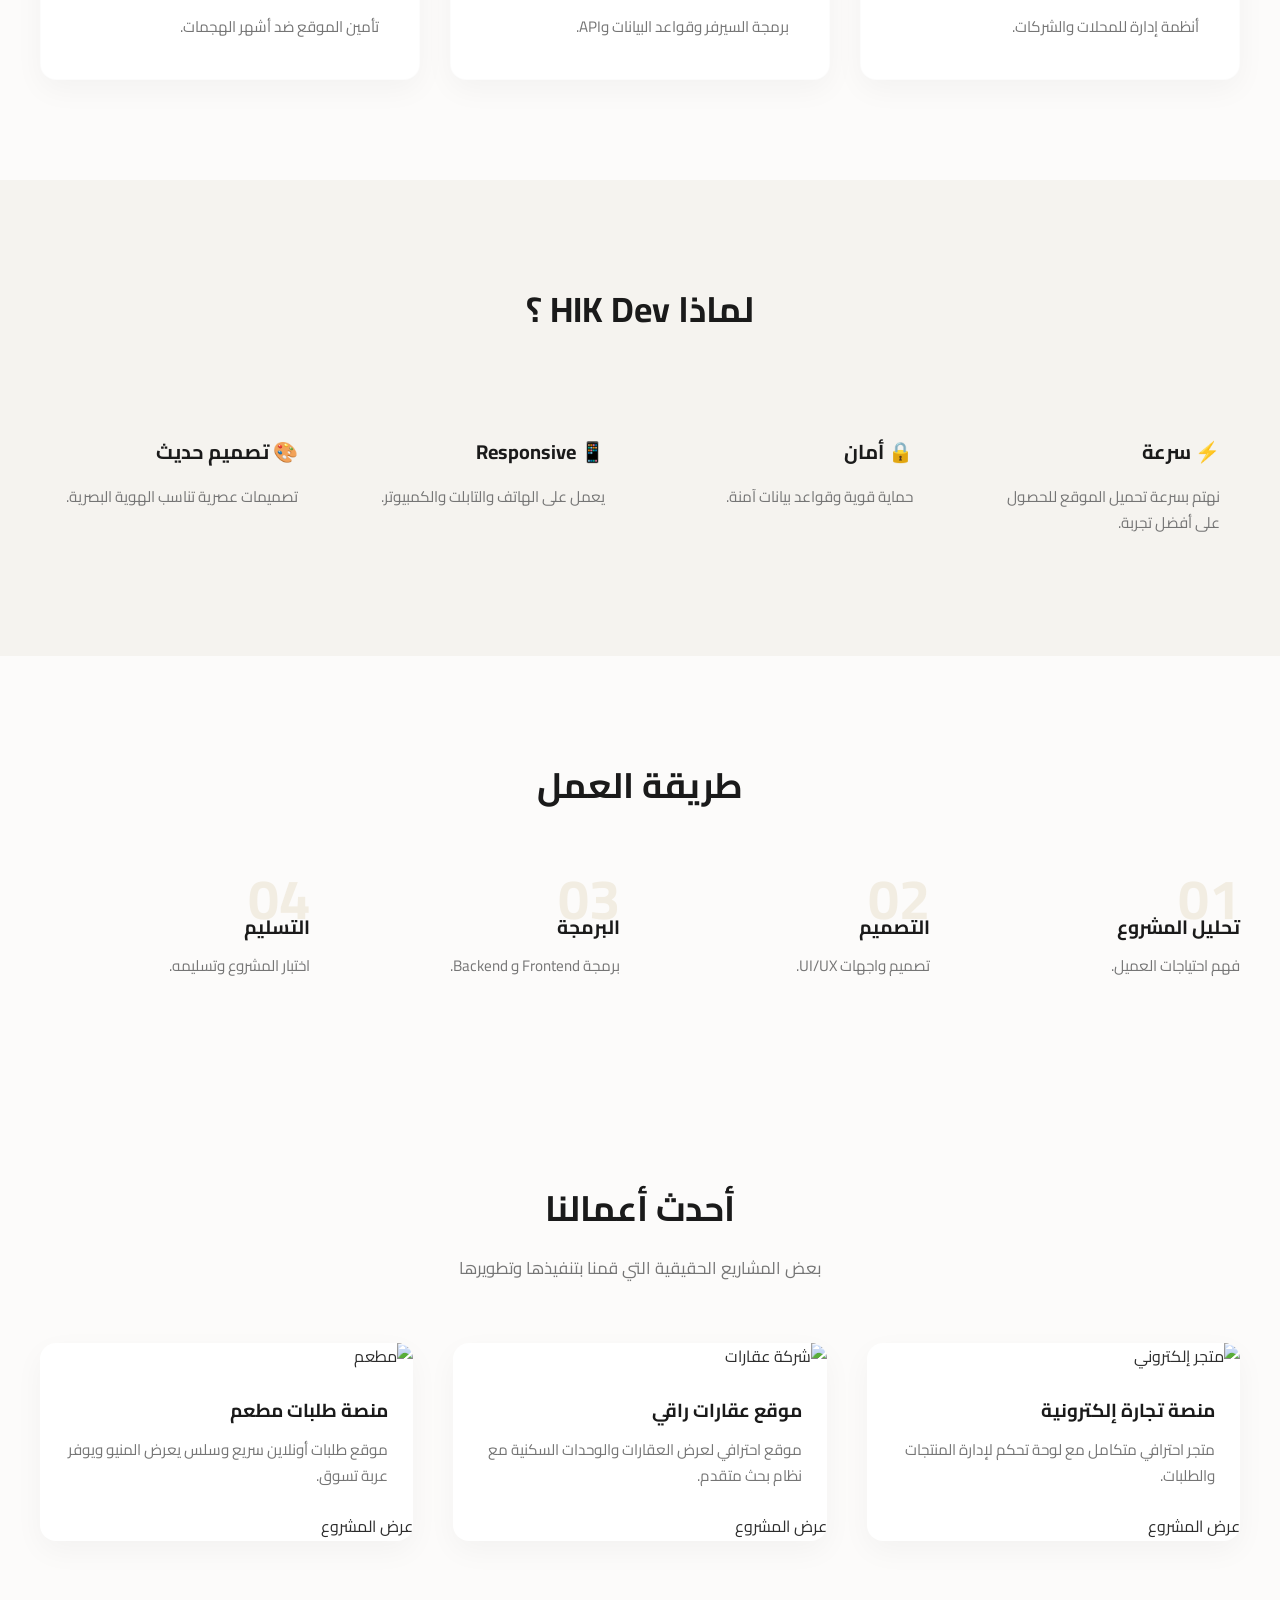
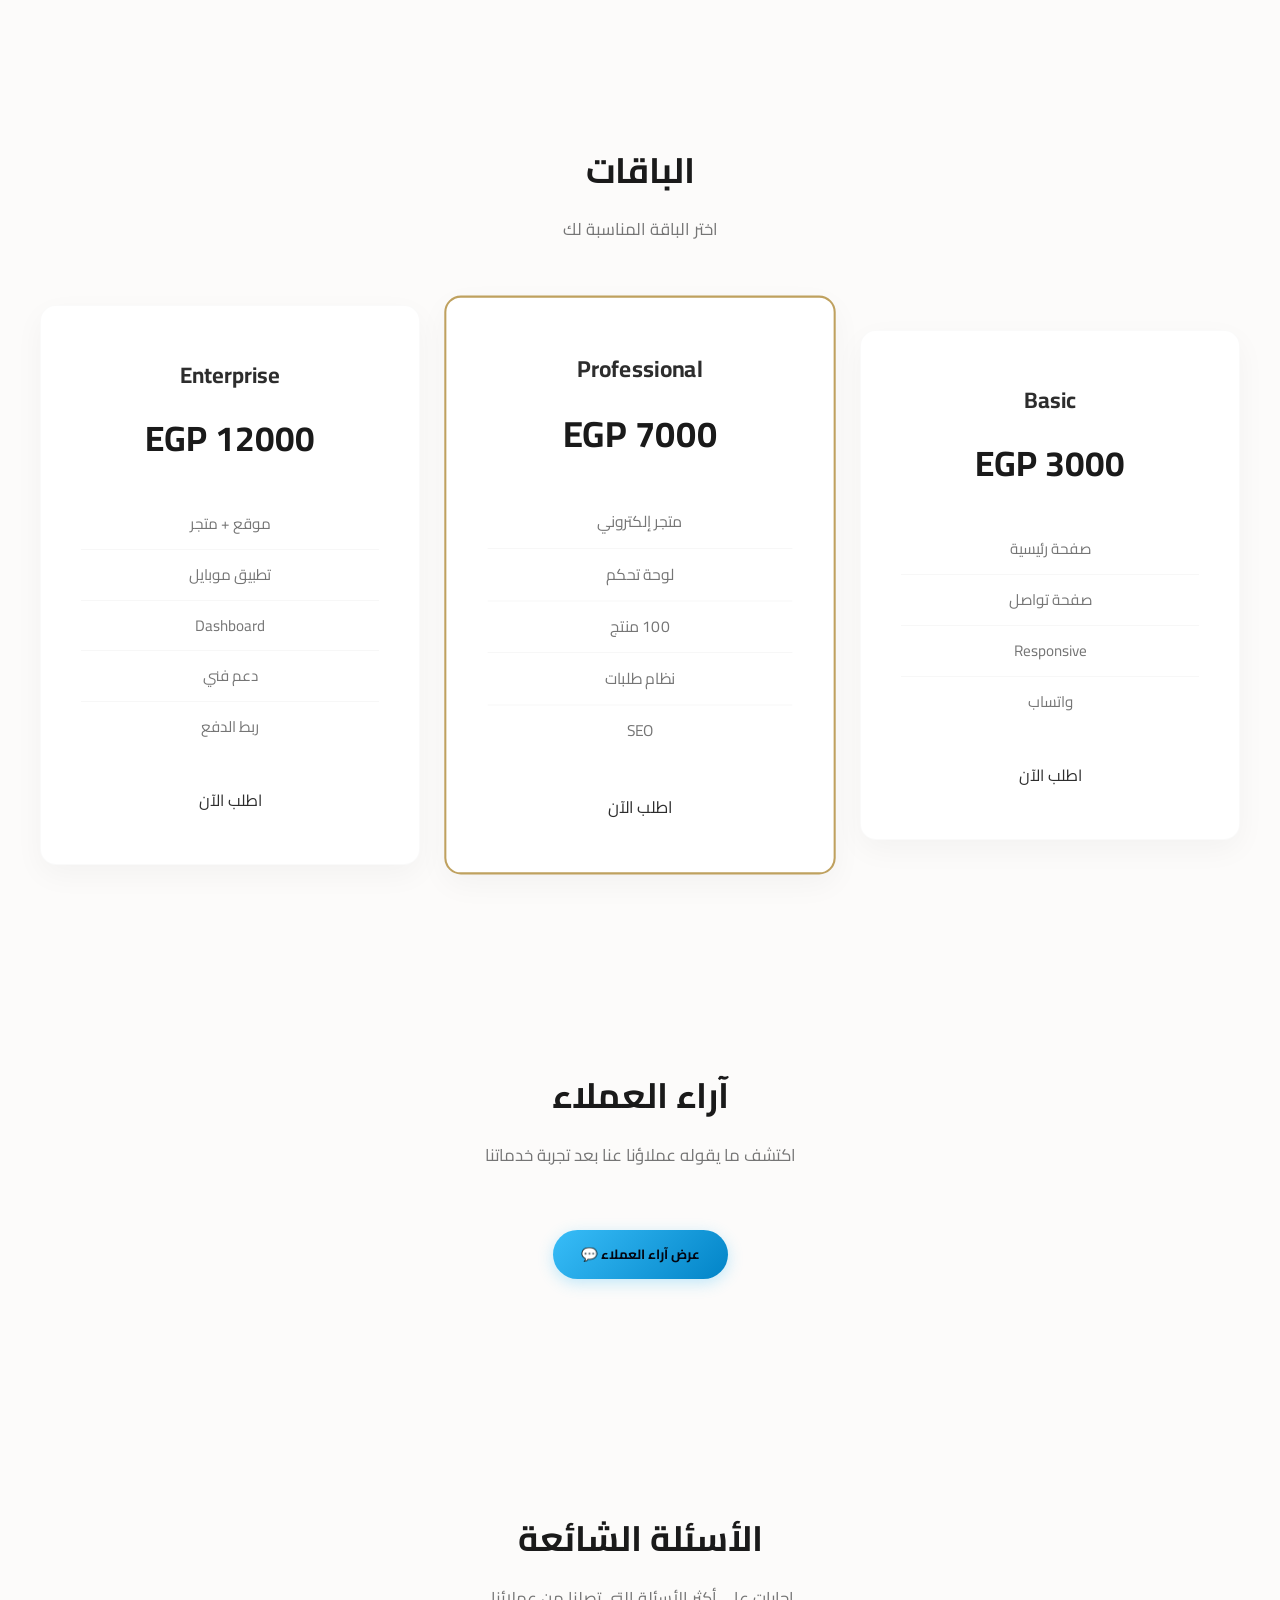
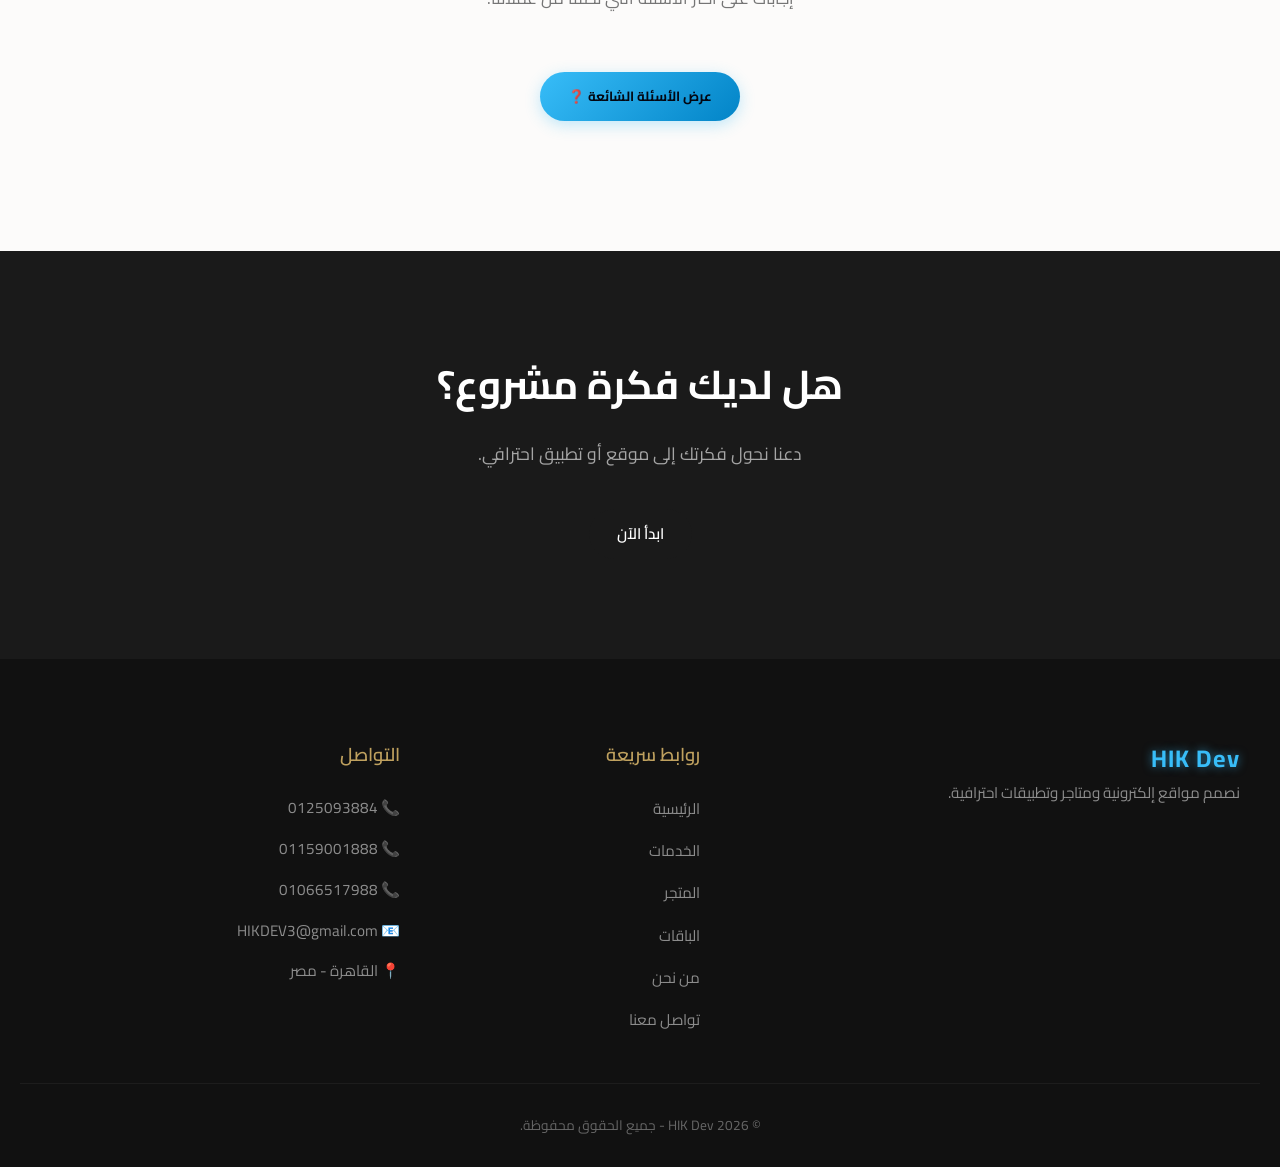
==== commit 20bd6fd9: "Add files via upload" ====
--- a/index.html
+++ b/index.html
@@ -18,7 +18,6 @@
 
     <!-- استدعاء مكتبة Three.js لأنيميشن الـ 3D التفاعلي -->
     <script src="https://cdnjs.cloudflare.com/ajax/libs/three.js/r128/three.min.js"></script>
-    <script src="script.js" defer></script>
 
     <style>
         .hero-3d-container {
@@ -34,8 +33,8 @@
             height: 100%;
             border-radius: 20px;
             outline: none;
-        }
-        /* تصميم احتياطي فوري للوجو في حال لم يفتح مسار الصورة */
+            display: block;
+        }
         .logo-fallback {
             font-size: 24px;
             font-weight: bold;
@@ -44,6 +43,144 @@
             text-decoration: none;
             letter-spacing: 1px;
         }
+        /* تنسيقات الأقسام القابلة للطي (Show/Hide Buttons) */
+        .toggle-section-btn {
+            background: linear-gradient(135deg, #38bdf8, #0284c7);
+            color: #030712;
+            border: none;
+            padding: 12px 28px;
+            border-radius: 30px;
+            font-weight: bold;
+            cursor: pointer;
+            display: block;
+            margin: 0 auto 30px auto;
+            transition: 0.3s;
+            box-shadow: 0 4px 15px rgba(56, 189, 248, 0.3);
+        }
+        .toggle-section-btn:hover {
+            transform: translateY(-2px);
+            box-shadow: 0 6px 20px rgba(56, 189, 248, 0.5);
+        }
+        .collapsible-content {
+            display: none;
+            animation: fadeIn 0.5s ease;
+        }
+        .collapsible-content.active {
+            display: block;
+        }
+        @keyframes fadeIn {
+            from { opacity: 0; transform: translateY(-10px); }
+            to { opacity: 1; transform: translateY(0); }
+        }
+
+        /* تنسيقات الشات بوت الذكي العائم */
+        #ai-toggle {
+            position: fixed;
+            bottom: 30px;
+            right: 30px;
+            width: 60px;
+            height: 60px;
+            background: linear-gradient(135deg, #38bdf8, #0284c7);
+            color: #030712;
+            border: none;
+            border-radius: 50%;
+            font-size: 1.5rem;
+            cursor: pointer;
+            box-shadow: 0 0 25px rgba(56, 189, 248, 0.6);
+            z-index: 9999;
+            display: flex;
+            align-items: center;
+            justify-content: center;
+            transition: 0.3s;
+        }
+        #ai-toggle:hover {
+            transform: scale(1.1);
+        }
+        .ai-window {
+            position: fixed;
+            bottom: 105px;
+            right: 30px;
+            width: 340px;
+            height: 420px;
+            background: rgba(11, 17, 32, 0.95);
+            border-radius: 20px;
+            border: 1px solid rgba(56, 189, 248, 0.4);
+            box-shadow: 0 20px 40px rgba(0,0,0,0.8);
+            display: none;
+            flex-direction: column;
+            z-index: 9999;
+            backdrop-filter: blur(15px);
+            overflow: hidden;
+        }
+        .ai-header {
+            background: #0f172a;
+            padding: 15px;
+            display: flex;
+            justify-content: space-between;
+            align-items: center;
+            border-bottom: 1px solid rgba(56, 189, 248, 0.2);
+            font-weight: bold;
+            color: #38bdf8;
+        }
+        .ai-header button {
+            background: none;
+            border: none;
+            color: #fff;
+            cursor: pointer;
+            font-size: 1.1rem;
+        }
+        .ai-body {
+            flex: 1;
+            padding: 15px;
+            overflow-y: auto;
+            display: flex;
+            flex-direction: column;
+            gap: 10px;
+            font-size: 0.9rem;
+        }
+        .msg {
+            padding: 10px 14px;
+            border-radius: 12px;
+            max-width: 85%;
+            line-height: 1.4;
+        }
+        .msg-bot {
+            background: rgba(56, 189, 248, 0.1);
+            color: #cbd5e1;
+            align-self: flex-start;
+            border: 1px solid rgba(56, 189, 248, 0.2);
+        }
+        .msg-user {
+            background: #38bdf8;
+            color: #030712;
+            font-weight: bold;
+            align-self: flex-end;
+        }
+        .ai-footer {
+            display: flex;
+            padding: 10px;
+            background: #030712;
+            border-top: 1px solid rgba(56, 189, 248, 0.15);
+            gap: 8px;
+        }
+        .ai-footer input {
+            flex: 1;
+            background: rgba(255,255,255,0.05);
+            border: 1px solid rgba(56, 189, 248, 0.3);
+            padding: 10px;
+            border-radius: 10px;
+            color: #fff;
+            outline: none;
+        }
+        .ai-footer button {
+            background: #38bdf8;
+            border: none;
+            color: #030712;
+            padding: 0 15px;
+            border-radius: 10px;
+            font-weight: bold;
+            cursor: pointer;
+        }
     </style>
 </head>
 
@@ -53,7 +190,6 @@
     <nav class="navbar">
         <div class="logo">
             <a href="index.html">
-                <!-- تم وضع دالة تصحيح تلقائي للصورة في حال اختلاف الامتداد -->
                 <img src="images/logo.png" alt="HIK Dev Logo" loading="lazy" onerror="this.onerror=null; this.src='images/logo.jpg'; this.onerror=function(){ this.replaceWith(Object.assign(document.createElement('a'), {href:'index.html', innerText:'HIK Dev', className:'logo-fallback'})); };">
             </a>
         </div>
@@ -64,7 +200,7 @@
             <li><a href="pricing.html" class="nav-btn">الباقات</a></li>
             <li><a href="store.html" class="nav-btn">المتجر</a></li>
             <li><a href="about.html" class="nav-btn">من نحن</a></li>
-            <li><a href="cv.html" class="nav-btn">تواصل معنا</a></li>
+            <li><a href="contact.html" class="nav-btn">تواصل معنا</a></li>
         </ul>
 
         <div>
@@ -235,33 +371,33 @@
 </section>
 
 <!-- =========================
-        Portfolio Section
+        Portfolio Section (صور حقيقية لمواقع احترافية)
 ========================== -->
 <section class="portfolio">
     <div class="section-title">
         <h2>أحدث أعمالنا</h2>
-        <p>بعض المشاريع التي قمنا بتنفيذها</p>
+        <p>بعض المشاريع الحقيقية التي قمنا بتنفيذها وتطويرها</p>
     </div>
 
     <div class="portfolio-container">
         <div class="project">
-            <img src="images/project1.jpg" alt="متجر إلكتروني" loading="lazy">
-            <h3>متجر إلكتروني</h3>
-            <p>متجر احترافي مع لوحة تحكم كاملة.</p>
+            <img src="https://images.unsplash.com/photo-1460925895917-afdab827c52f?auto=format&fit=crop&w=600&q=80" alt="متجر إلكتروني" loading="lazy">
+            <h3>منصة تجارة إلكترونية</h3>
+            <p>متجر احترافي متكامل مع لوحة تحكم لإدارة المنتجات والطلبات.</p>
             <a href="portfolio.html" class="btn-project">عرض المشروع</a>
         </div>
 
         <div class="project">
-            <img src="images/project2.jpg" alt="شركة عقارات" loading="lazy">
-            <h3>شركة عقارات</h3>
-            <p>موقع احترافي لعرض العقارات.</p>
+            <img src="https://images.unsplash.com/photo-1512917774080-9991f1c4c750?auto=format&fit=crop&w=600&q=80" alt="شركة عقارات" loading="lazy">
+            <h3>موقع عقارات راقي</h3>
+            <p>موقع احترافي لعرض العقارات والوحدات السكنية مع نظام بحث متقدم.</p>
             <a href="portfolio.html" class="btn-project">عرض المشروع</a>
         </div>
 
         <div class="project">
-            <img src="images/project3.jpg" alt="مطعم" loading="lazy">
-            <h3>مطعم</h3>
-            <p>موقع طلبات أونلاين.</p>
+            <img src="https://images.unsplash.com/photo-1555396273-367ea4eb4db5?auto=format&fit=crop&w=600&q=80" alt="مطعم" loading="lazy">
+            <h3>منصة طلبات مطعم</h3>
+            <p>موقع طلبات أونلاين سريع وسلس يعرض المنيو ويوفر عربة تسوق.</p>
             <a href="portfolio.html" class="btn-project">عرض المشروع</a>
         </div>
     </div>
@@ -318,75 +454,85 @@
 </section>
 
 <!-- =========================
-        Testimonials
+        Testimonials (خلف زر تفاعلي مع زيادة المحتوى)
 ========================== -->
 <section class="testimonials">
     <div class="section-title">
         <h2>آراء العملاء</h2>
-    </div>
-
-    <div class="testimonial-container">
-        <div class="testimonial">
-            <h3>محمد أحمد</h3>
-            <p>أفضل تجربة تعامل، سرعة في التنفيذ وجودة ممتازة.</p>
-        </div>
-
-        <div class="testimonial">
-            <h3>أحمد علي</h3>
-            <p>الموقع فاق توقعاتي والدعم الفني ممتاز.</p>
-        </div>
-
-        <div class="testimonial">
-            <h3>شركة ABC</h3>
-            <p>تعامل احترافي والتزام كامل بالمواعيد.</p>
-        </div>
-    </div>
-</section>
-
-<!-- =========================
-        FAQ Section
+        <p>اكتشف ما يقوله عملاؤنا عنا بعد تجربة خدماتنا</p>
+    </div>
+
+    <button class="toggle-section-btn" onclick="toggleSection('testimonialsContent', this)">عرض آراء العملاء 💬</button>
+
+    <div id="testimonialsContent" class="collapsible-content">
+        <div class="testimonial-container">
+            <div class="testimonial">
+                <h3>محمد أحمد</h3>
+                <p>أفضل تجربة تعامل، سرعة في التنفيذ وجودة ممتازة.</p>
+            </div>
+
+            <div class="testimonial">
+                <h3>أحمد علي</h3>
+                <p>الموقع فاق توقعاتي والدعم الفني ممتاز ومستمر.</p>
+            </div>
+
+            <div class="testimonial">
+                <h3>شركة ABC</h3>
+                <p>تعامل احترافي والتزام كامل بالمواعيد وهيكلة برمجية نظيفة.</p>
+            </div>
+
+            <div class="testimonial">
+                <h3>محمود حسن</h3>
+                <p>أنصح الجميع بالتعامل مع HIK Dev، احترافية عالية جداً.</p>
+            </div>
+
+            <div class="testimonial">
+                <h3>سارة خالد</h3>
+                <p>متجري الإلكتروني أصبح أسرع بكثير ومبيعاتي زادت بفضلهم.</p>
+            </div>
+        </div>
+    </div>
+</section>
+
+<!-- =========================
+        FAQ Section (خلف زر تفاعلي مع زيادة الأسئلة)
 ========================== -->
 <section class="faq">
     <div class="section-title">
         <h2>الأسئلة الشائعة</h2>
-        <p>إجابات على أكثر الأسئلة التي تصلنا.</p>
-    </div>
-
-    <div class="faq-container">
-        <div class="faq-item">
-            <h3>كم يستغرق تنفيذ الموقع؟</h3>
-            <p>حسب حجم المشروع، من عدة أيام إلى عدة أسابيع.</p>
-        </div>
-
-        <div class="faq-item">
-            <h3>هل الموقع يعمل على الهاتف؟</h3>
-            <p>نعم، جميع مواقعنا Responsive وتعمل على كل الأجهزة.</p>
-        </div>
-
-        <div class="faq-item">
-            <h3>هل يوجد دعم بعد التسليم؟</h3>
-            <p>نعم، نوفر دعمًا فنيًا حسب الاتفاق.</p>
-        </div>
-    </div>
-</section>
-
-<!-- =========================
-        Contact Section
-========================== -->
-<section class="contact">
-    <div class="section-title">
-        <h2>تواصل معنا</h2>
-        <p>أرسل بياناتك وسنتواصل معك في أقرب وقت.</p>
-    </div>
-
-    <form action="#" method="POST">
-        <input type="text" placeholder="الاسم بالكامل" required>
-        <input type="email" placeholder="البريد الإلكتروني" required>
-        <input type="tel" placeholder="رقم الهاتف">
-        <input type="text" placeholder="اسم الشركة">
-        <textarea rows="6" placeholder="اكتب تفاصيل مشروعك"></textarea>
-        <button type="submit">إرسال الطلب</button>
-    </form>
+        <p>إجابات على أكثر الأسئلة التي تصلنا من عملائنا.</p>
+    </div>
+
+    <button class="toggle-section-btn" onclick="toggleSection('faqContent', this)">عرض الأسئلة الشائعة ❓</button>
+
+    <div id="faqContent" class="collapsible-content">
+        <div class="faq-container">
+            <div class="faq-item">
+                <h3>كم يستغرق تنفيذ الموقع؟</h3>
+                <p>حسب حجم المشروع، من عدة أيام إلى عدة أسابيع كحد أقصى.</p>
+            </div>
+
+            <div class="faq-item">
+                <h3>هل الموقع يعمل على الهاتف؟</h3>
+                <p>نعم، جميع مواقعنا Responsive ومتجاوبة تماماً مع كل الأجهزة.</p>
+            </div>
+
+            <div class="faq-item">
+                <h3>هل يوجد دعم بعد التسليم؟</h3>
+                <p>نعم، نوفر دعمًا فنيًا مجانياً وشاملاً حسب الباقة المتفق عليها.</p>
+            </div>
+
+            <div class="faq-item">
+                <h3>كيف يتم دفع تكاليف المشروع؟</h3>
+                <p>نوفر عدة طرق دفع آمنة تتناسب مع العملاء داخل وخارج مصر.</p>
+            </div>
+
+            <div class="faq-item">
+                <h3>هل يمكنني تعديل محتوى موقعي بنفسي؟</h3>
+                <p>نعم، نسلمك لوحة تحكم سهلة وبسيطة لإدارة وتعديل كل محتوى الموقع.</p>
+            </div>
+        </div>
+    </div>
 </section>
 
 <!-- =========================
@@ -446,6 +592,26 @@
     ↑
 </button>
 
+<!-- زر الشات بوت العائم -->
+<button id="ai-toggle" onclick="toggleChat()">
+    <i class="fa-solid fa-comments"></i>
+</button>
+
+<!-- نافذة الشات الذكي -->
+<div class="ai-window" id="aiWindow">
+    <div class="ai-header">
+        <span>مساعد HIK الذكي</span>
+        <button onclick="toggleChat()"><i class="fa-solid fa-xmark"></i></button>
+    </div>
+    <div class="ai-body" id="aiBody">
+        <div class="msg msg-bot">أهلاً بك في HIK Dev! كيف يمكنني مساعدتك في تطوير مشروعك البرمجي اليوم؟</div>
+    </div>
+    <div class="ai-footer">
+        <input type="text" id="userInput" placeholder="اكتب رسالتك..." onkeypress="handleEnter(event)">
+        <button onclick="sendMessage()">إرسال</button>
+    </div>
+</div>
+
 <script>
     // --- برمجة زر الصعود للأعلى ---
     const topButton = document.getElementById("topButton");
@@ -465,57 +631,108 @@
         });
     };
 
+    // --- برمجة إظهار وإخفاء الأقسام بالأزرار ---
+    function toggleSection(sectionId, btnElement) {
+        const section = document.getElementById(sectionId);
+        if (section.classList.contains('active')) {
+            section.classList.remove('active');
+            if(sectionId === 'testimonialsContent') btnElement.innerText = "عرض آراء العملاء 💬";
+            if(sectionId === 'faqContent') btnElement.innerText = "عرض الأسئلة الشائعة ❓";
+        } else {
+            section.classList.add('active');
+            if(sectionId === 'testimonialsContent') btnElement.innerText = "إخفاء آراء العملاء 🔼";
+            if(sectionId === 'faqContent') btnElement.innerText = "إخفاء الأسئلة الشائعة 🔼";
+        }
+    }
+
+    // --- برمجة الشات بوت الذكي ---
+    function toggleChat() {
+        const win = document.getElementById('aiWindow');
+        win.style.display = (win.style.display === 'flex') ? 'none' : 'flex';
+    }
+
+    function sendMessage() {
+        const input = document.getElementById('userInput');
+        const body = document.getElementById('aiBody');
+        if(input.value.trim() === '') return;
+
+        const userDiv = document.createElement('div');
+        userDiv.className = 'msg msg-user';
+        userDiv.innerText = input.value;
+        body.appendChild(userDiv);
+
+        const query = input.value;
+        input.value = '';
+        body.scrollTop = body.scrollHeight;
+
+        setTimeout(() => {
+            const botDiv = document.createElement('div');
+            botDiv.className = 'msg msg-bot';
+            botDiv.innerHTML = 'يسعدنا جداً اهتمامك بـ HIK Dev! يمكنك زيارة <a href="store.html" style="color:#38bdf8; font-weight:bold;">صفحة المتجر والباقات</a> لطلب مشروعك بكل سهولة.';
+            body.appendChild(botDiv);
+            body.scrollTop = body.scrollHeight;
+        }, 600);
+    }
+
+    function handleEnter(e) {
+        if(e.key === 'Enter') sendMessage();
+    }
+
     // --- أنيميشن الـ 3D التفاعلي ---
-    const canvas = document.getElementById('hero-canvas');
-    const scene = new THREE.Scene();
-    const camera = new THREE.PerspectiveCamera(75, canvas.clientWidth / canvas.clientHeight, 0.1, 1000);
-    const renderer = new THREE.WebGLRenderer({ canvas: canvas, alpha: true, antialias: true });
-
-    renderer.setSize(canvas.clientWidth, canvas.clientHeight);
-    renderer.setPixelRatio(window.devicePixelRatio);
-
-    const geometry = new THREE.BoxGeometry(2.2, 2.2, 2.2);
-    const material = new THREE.MeshStandardMaterial({ 
-        color: 0x38bdf8, 
-        wireframe: true,
-        roughness: 0.2,
-        metalness: 0.8
-    });
-    const cube = new THREE.Mesh(geometry, material);
-    scene.add(cube);
-
-    const ambientLight = new THREE.AmbientLight(0xffffff, 1);
-    scene.add(ambientLight);
-
-    const pointLight = new THREE.PointLight(0xfbbf24, 2);
-    pointLight.position.set(5, 5, 5);
-    scene.add(pointLight);
-
-    camera.position.z = 5;
-
-    let mouseX = 0;
-    let mouseY = 0;
-
-    document.addEventListener('mousemove', (event) => {
-        mouseX = (event.clientX / window.innerWidth) - 0.5;
-        mouseY = (event.clientY / window.innerHeight) - 0.5;
-    });
-
-    function animate() {
-        requestAnimationFrame(animate);
-        cube.rotation.x += 0.005 + (mouseY * 0.5);
-        cube.rotation.y += 0.007 + (mouseX * 0.5);
-        renderer.render(scene, camera);
-    }
-
-    animate();
-
-    window.addEventListener('resize', () => {
-        const width = canvas.parentElement.clientWidth;
-        const height = canvas.parentElement.clientHeight;
-        camera.aspect = width / height;
-        camera.updateProjectionMatrix();
-        renderer.setSize(width, height);
+    window.addEventListener('DOMContentLoaded', () => {
+        const canvas = document.getElementById('hero-canvas');
+        if (!canvas) return;
+
+        const scene = new THREE.Scene();
+        const camera = new THREE.PerspectiveCamera(75, canvas.clientWidth / canvas.clientHeight, 0.1, 1000);
+        const renderer = new THREE.WebGLRenderer({ canvas: canvas, alpha: true, antialias: true });
+
+        renderer.setSize(canvas.clientWidth, canvas.clientHeight);
+        renderer.setPixelRatio(Math.min(window.devicePixelRatio, 2));
+
+        const geometry = new THREE.BoxGeometry(2.2, 2.2, 2.2);
+        const material = new THREE.MeshStandardMaterial({ 
+            color: 0x38bdf8, 
+            wireframe: true,
+            roughness: 0.2,
+            metalness: 0.8
+        });
+        const cube = new THREE.Mesh(geometry, material);
+        scene.add(cube);
+
+        const ambientLight = new THREE.AmbientLight(0xffffff, 1);
+        scene.add(ambientLight);
+
+        const pointLight = new THREE.PointLight(0xfbbf24, 2);
+        pointLight.position.set(5, 5, 5);
+        scene.add(pointLight);
+
+        camera.position.z = 5;
+
+        let mouseX = 0;
+        let mouseY = 0;
+
+        document.addEventListener('mousemove', (event) => {
+            mouseX = (event.clientX / window.innerWidth) - 0.5;
+            mouseY = (event.clientY / window.innerHeight) - 0.5;
+        });
+
+        function animate() {
+            requestAnimationFrame(animate);
+            cube.rotation.x += 0.005 + (mouseY * 0.5);
+            cube.rotation.y += 0.007 + (mouseX * 0.5);
+            renderer.render(scene, camera);
+        }
+
+        animate();
+
+        window.addEventListener('resize', () => {
+            const width = canvas.parentElement.clientWidth;
+            const height = canvas.parentElement.clientHeight;
+            camera.aspect = width / height;
+            camera.updateProjectionMatrix();
+            renderer.setSize(width, height);
+        });
     });
 </script>
 
--- a/style.css
+++ b/style.css
@@ -773,4 +773,9 @@
     section {
         padding: 60px 20px;
     }
-}+}
+
+button, a {
+    position: relative;
+    z-index: 10;
+}
